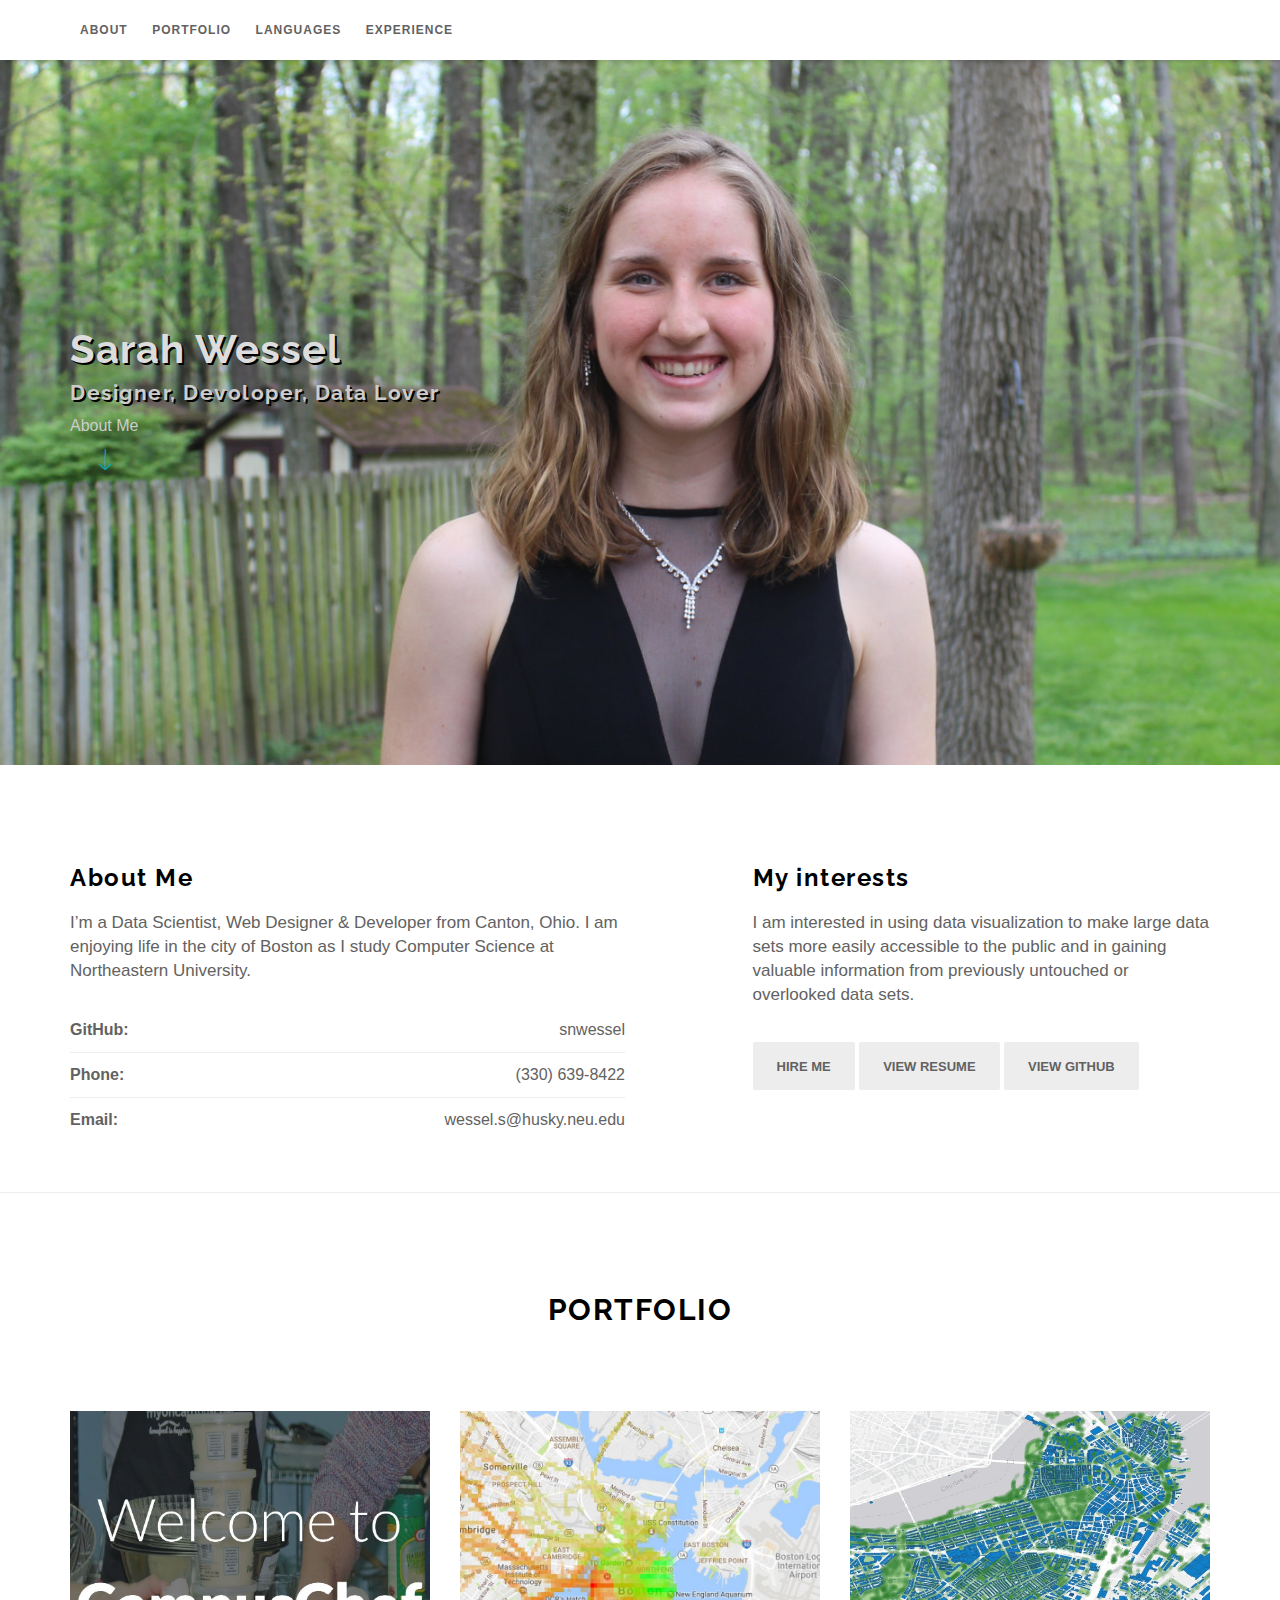
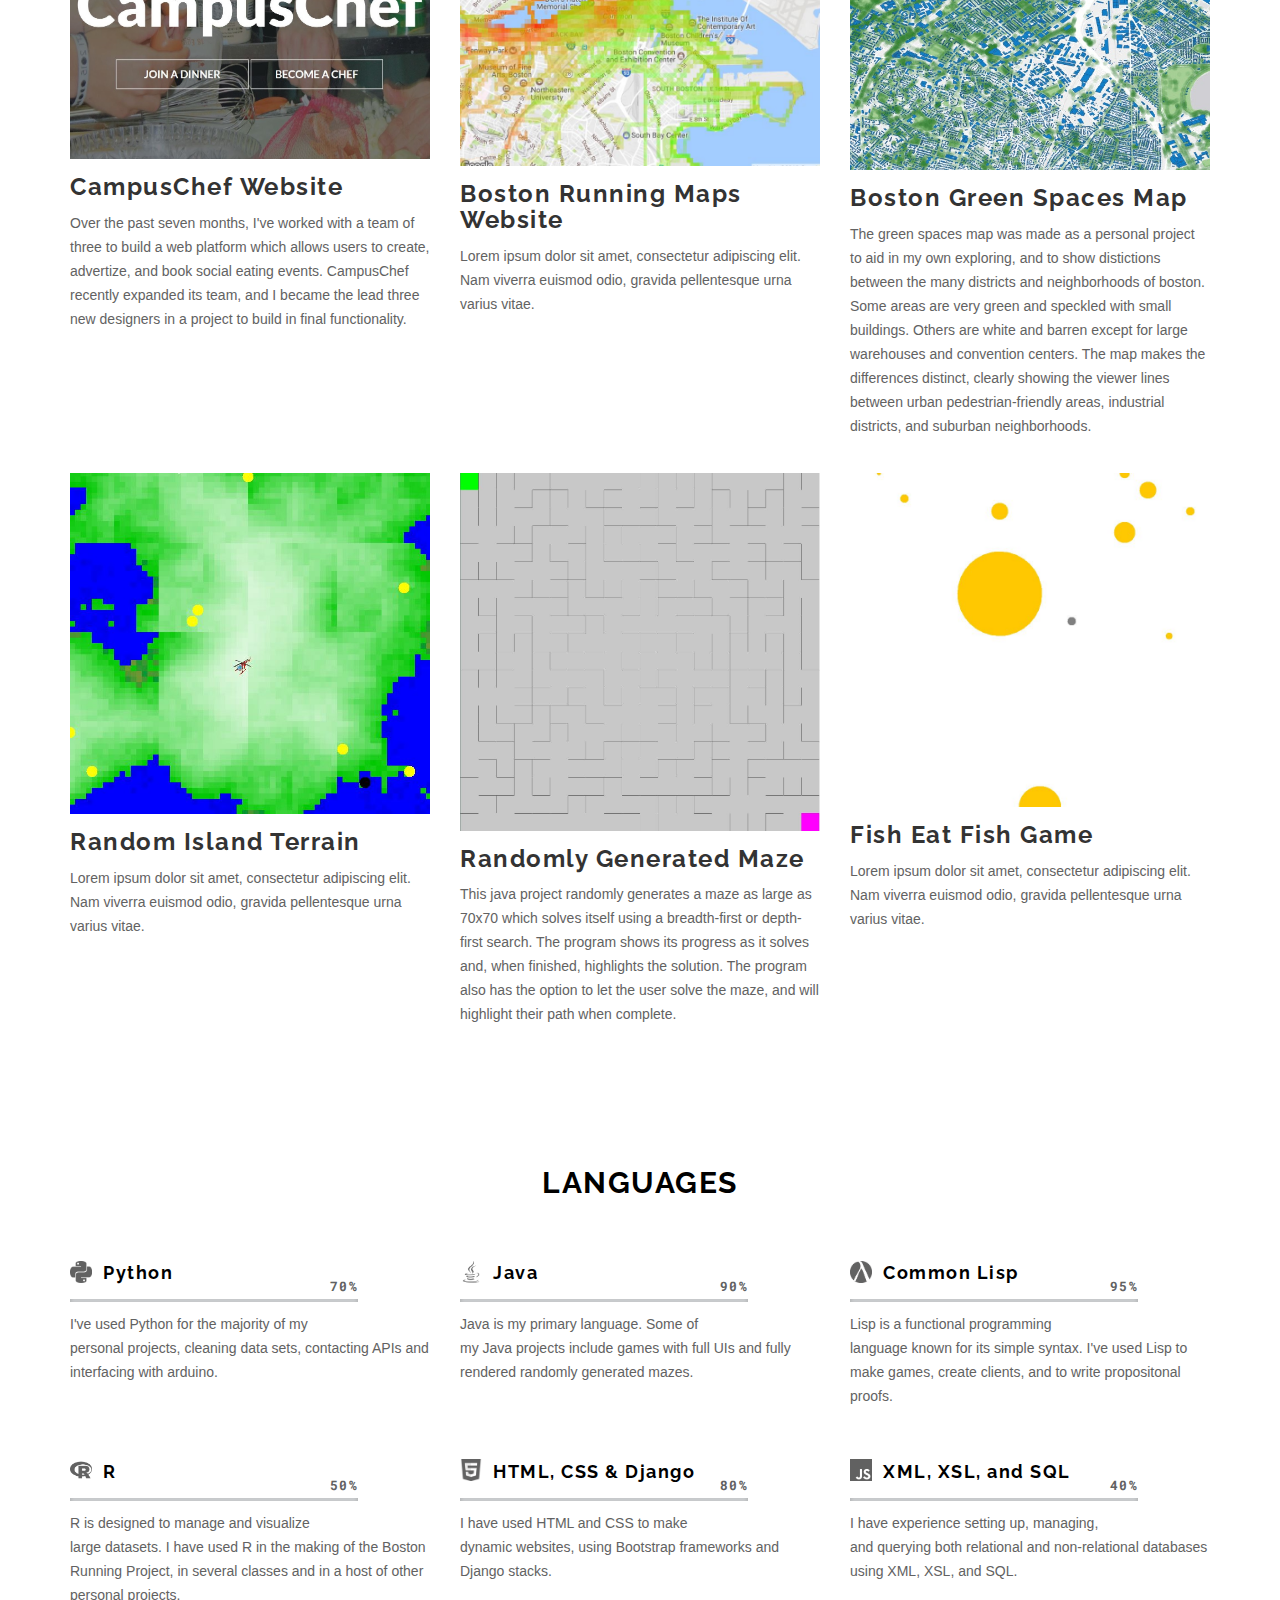
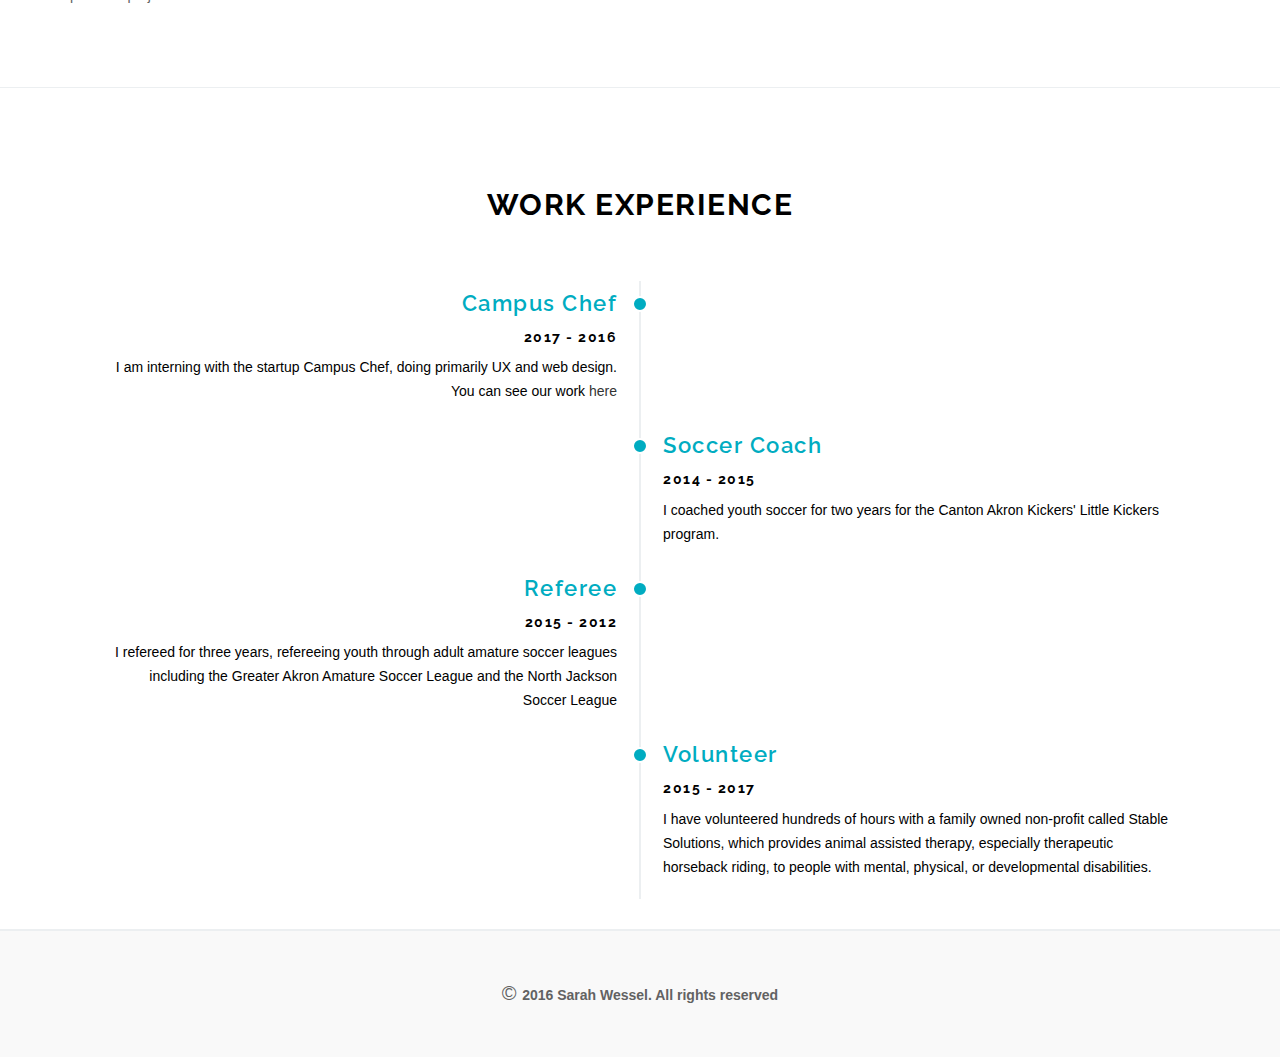
==== index.html @ 0efd8b44 "portfolio text, about text, styling" ====
<!DOCTYPE html>
<html lang="en">
   <head>

      <!--mobile specific metas-->
      <meta charset="utf-8">
      <meta http-equiv="X-UA-Compatible" content="IE=edge">
      <meta name="viewport" content="width=device-width, initial-scale=1">
      <!--end mobile specific metas-->

      <!--title-->
      <title>Sarah Wessel</title>

      <!--css-->

      <!--bootstrap-->
      <link href="css/bootstrap.css" rel="stylesheet">

      <!--icons-->
      <link href="css/ionicons.css" rel="stylesheet">

      <!--owl carousel-->
      <link href="css/owl.carousel.css" rel="stylesheet">

      <!--magnific-popup-->
      <link href="css/magnific-popup.css" rel="stylesheet">

      <!--theme styles-->
      <link href="css/style.css" rel="stylesheet">

      <!--animation-->
      <link href="css/animation.css" rel="stylesheet">

      <!--end css-->

      <!--modernizr-->
      <script src="js/modernizr-custom.js"></script>

   </head>

   <!--body start-->
   <body>

      <!--wrapper-->
      <div class="wrapper">

         <!--page-loader-->
         <div class="page-loader">
            <div class="preloader">

               <!--preloader svg-->
               <svg class="pl-circular" viewBox="25 25 50 50">
                  <circle class="plc-path" cx="50" cy="50" r="20"/>
               </svg>
               <!--end preloader svg-->

            </div>
         </div>
         <!--end page-loader-->

         <!--header-->
         <header class="header">

            <!--navbar-->
            <nav class="navbar navbar-default navbar-fixed-top">
               <div class="container">
                  <div class="row">

                     <!--navbar-header-->
                     <div class="navbar-header page-scroll">

                       <!--toggle-btn-->
                        <button type="button" class="navbar-toggle" data-toggle="collapse" data-target=".navbar-collapse1">
                            <span class="sr-only">Toggle navigation</span>
                            <span class="icon-bar"></span>
                            <span class="icon-bar"></span>
                            <span class="icon-bar"></span>
                        </button>
                        <!--end toggle-btn-->

                     </div>
                     <!--end navbar-header-->

                     <!--navbar-collapse-->
                     <div class="collapse navbar-collapse navbar-collapse1">
                        <div class="nav pull-left">
                           <a href="#about" class="page-scroll">About</a>
                           <a href="#portfolio" class="page-scroll">Portfolio</a>
                           <a href="#languages" class="page-scroll">Languages</a>
                           <a href="#experience" class="page-scroll">Experience</a>
                        </div>
                     </div>
                     <!--end navbar-collapse-->

                  </div>
                  <!--end row-->
               </div>
               <!--end container-->
            </nav>
            <!--end navbar-->

         </header>
         <!--end header-->

         <!--intro-->
         <div id="home" class="intro bg-paper">

            <!--intro-content-->
            <div class="intro-content">

               <div class="container">
                  <div class="row">

                     <div class="col-md-12 pull-left">

                        <h1 class="intro-title">Sarah Wessel</h1>
                        <h3 class="intro-subtitle">Designer, Devoloper, Data Lover</h3>
                        <a href="#about" class="animated easing link" style="color:#cccccc">About Me</a>

                     </div>
                     <!--end col-->

                  </div>
                  <!--end row-->
               </div>
               <!--end container-->

            </div>
            <!--end intro-content-->

         </div>
         <!--end intro-->

         <!--section about-->
         <section id="about" class="section-padding border-bottom">

            <div class="container">
               <div class="row">

                  <div class="col-md-6">

                     <h3 class="mb-20">About Me</h3>


                     <p class="lead mb-35">
                        I’m a Data Scientist, Web Designer &amp; Developer from Canton, Ohio.
                        I am enjoying life in the city of Boston as I study Computer Science at Northeastern University.
                     </p>

                     <!--about-list-->
                     <ul class="about-list">

                        <li>
                           <div class="left">GitHub:</div>
                           <div class="right">snwessel</div>
                        </li>

                        <li>
                           <div class="left">Phone:</div>
                           <div class="right">(330) 639-8422</div>
                        </li>

                        <li>
                           <div class="left">Email:</div>
                           <div class="right">wessel.s@husky.neu.edu</div>
                        </li>

                     </ul>
                     <!--end about-list-->


                  </div>
                  <!--end col-->

                  <div class="col-md-5 pull-right">

                   <div class="row">

                     <div class="col-xs-12">

                        <h3 class="mb-20">My interests</h3>

                        <p class="lead mb-35">
                           I am interested in using data visualization to make large data
                           sets more easily accessible to the public and in gaining valuable information from
                           previously untouched or overlooked data sets.
                        </p>

                     </div>
                     <!--end col-->

                   </div>
                   <!-- end row-->

                    <div class="row">

                       <div class="col-xs-12 center-sm center-xs">

                          <a href="#contact" class="btn btn-default easing">Hire me</a>
                          <a href="resume.pdf" class="btn btn-default">View Resume</a>
                          <a href="https://github.com/snwessel" class="btn btn-default">View GitHub</a>

                       </div>
                       <!--end col-->

                    </div>
                     <!--end row-->

                  </div>
                  <!--end col-->

               </div>

            </div>
            <!--end container-->

         </section>
         <!--end section about-->

         <!--section portfolio-->
         <section id="portfolio" class="section-padding">

           <div class="container">

             <!--title-->
             <h2 class="title">Portfolio</h2>
             <!--end title-->

             <!-- Projects Row -->
                     <div class="row">
                         <div class="col-md-4 portfolio-item">
                             <a href="http://www.myoncampuschef.com/">
                                 <img class="img-responsive" src="img/portfolio/CampusChef.JPG" alt="" style="margin-bottom: 15px;">
                             </a>
                             <h3 style="margin-bottom:10px;">
                                 <a href="http://www.myoncampuschef.com/">CampusChef Website</a>
                             </h3>
                             <p>Over the past seven months, I've worked with a team of three to build a web platform which allows 
                                 users to create, advertize, and book social eating events. CampusChef recently expanded its team,
                                 and I became the lead three new designers in a project to build in final functionality. </p>
                         </div>
                         <div class="col-md-4 portfolio-item">
                             <a href="#">
                                 <img class="img-responsive" src="img/portfolio/BostonRunning.JPG" alt="">
                             </a>
                             <h3 style="margin-bottom:10px;">
                                 <a href="#">Boston Running Maps Website</a>
                             </h3>
                             <p>Lorem ipsum dolor sit amet, consectetur adipiscing elit. Nam viverra euismod odio, gravida pellentesque urna varius vitae.</p>
                         </div>
                         <div class="col-md-4 portfolio-item">
                             <a href="#">
                                 <img class="img-responsive" src="img/portfolio/BostonParks.jpg" alt="">
                             </a>
                             <h3 style="margin-bottom:10px;">
                                 <a href="#">Boston Green Spaces Map</a>
                             </h3>
                             <p>The green spaces map was made as a personal project to aid in my own exploring, and to show 
                                 distictions between the many districts and neighborhoods of boston. Some areas are very green 
                                 and speckled with small buildings. Others are white and barren except for large warehouses
                                 and convention centers. The map makes the differences distinct, clearly showing the viewer
                                 lines between urban pedestrian-friendly areas, industrial districts, and suburban neighborhoods.</p>
                         </div>
                     </div>
                     <!-- /.row -->

                     <!-- Projects Row -->
                     <div class="row">
                         <div class="col-md-4 portfolio-item">
                             <a href="#">
                                 <img class="img-responsive" src="img/portfolio/Island.JPG" alt="">
                             </a>
                             <h3 style="margin-bottom:10px;">
                                 <a href="#">Random Island Terrain</a>
                             </h3>
                             <p>Lorem ipsum dolor sit amet, consectetur adipiscing elit. Nam viverra euismod odio, gravida pellentesque urna varius vitae.</p>
                         </div>
                         <div class="col-md-4 portfolio-item">
                             <a href="#">
                                 <img class="img-responsive" src="img/portfolio/Maze.JPG" alt="">
                             </a>
                             <h3 style="margin-bottom:10px;">
                                 <a href="#">Randomly Generated Maze</a>
                             </h3>
                             <p>This java project randomly generates a maze as large as 70x70 which solves itself using a breadth-first
                                 or depth-first search. The program shows its progress as it solves and, when finished, highlights the 
                                 solution. The program also has the option to let the user solve the maze, and will highlight their 
                                 path when complete.</p>
                         </div>
                         <div class="col-md-4 portfolio-item">
                             <a href="#">
                                 <img class="img-responsive" src="img/portfolio/Fishy.JPG" alt="">
                             </a>
                             <h3 style="margin-bottom:10px;">
                                 <a href="#">Fish Eat Fish Game</a>
                             </h3>
                             <p>Lorem ipsum dolor sit amet, consectetur adipiscing elit. Nam viverra euismod odio, gravida pellentesque urna varius vitae.</p>
                         </div>
                     </div>
                </div>

         </section>
         <!--end section portfolio-->

         <!--section languages-->
         <!--*NOTE* classes in the language section -->
         <section id="languages" class="section-padding border-bottom">

            <div class="container">

               <!--title-->
               <h2 class="title">Languages</h2>
               <!--end title-->

               <div class="row">

                  <div class="col-md-4 col-sm-6 col-xs-12">

                     <!--skills-->
                     <div class="skills">

                        <!--skill-title-wrapper-->
                        <div class="skill-title-wrapper">


                           <div class="skill-icon">
                               <img src="img/languages/python.png" alt="Python" style="width:22px;height:22px;">
                           </div>
                           <h4 class="skill-title">Python</h4>

                        </div>
                        <!--end skill-title-wrapper-->

                        <!--skillbar-->
                        <div class="skillbar" data-percent="70%">

                           <h6 class="skillbar-percent">70%</h6>

                           <div class="skillbar-bar">
                              <div class="skillbar-child"></div>
                           </div>

                        </div>
                        <!--end skillbar-->

                        <!--skill-content-->
                        <div class="skill-content">
                           <p>
                               I've used Python for the majority of my personal projects, cleaning data
                               sets, contacting APIs and interfacing with arduino.
                           </p>
                        </div>
                        <!--end skill-content-->

                     </div>
                     <!--end skills-->

                  </div>
                  <!--end col-->
                  <div class="col-md-4 col-sm-6 col-xs-12">

                     <!--skills-->
                     <div class="skills">

                        <!--skill-title-wrapper-->
                        <div class="skill-title-wrapper">

                           <div class="skill-icon">
                               <img src="img/languages/java.png" alt="Java" style="width:22px;height:22px;">
                           </div>
                           <h4 class="skill-title">Java</h4>

                        </div>
                        <!--end skill-title-wrapper-->

                        <!--skillbar-->
                        <div class="skillbar" data-percent="90%">

                           <h6 class="skillbar-percent">90%</h6>

                           <div class="skillbar-bar">
                              <div class="skillbar-child"></div>
                           </div>

                        </div>
                        <!--end skillbar-->

                        <!--skill-content-->
                        <div class="skill-content">
                           <p>
                               Java is my primary language. Some of my Java projects include
                               games with full UIs and fully rendered randomly generated mazes.
                           </p>
                        </div>
                        <!--end skill-content-->

                     </div>
                     <!--end skills-->

                  </div>
                  <!--end col-->

                  <div class="col-md-4 col-sm-6 col-xs-12">

                     <!--skills-->
                     <div class="skills">

                        <!--skill-title-wrapper-->
                        <div class="skill-title-wrapper">

                           <div class="skill-icon"><img src="img/languages/racket.png" alt="Racket" style="width:22px;height:22px;"></div>
                           <h4 class="skill-title">Common Lisp</h4>

                        </div>
                        <!--end skill-title-wrapper-->

                        <!--skillbar-->
                        <div class="skillbar" data-percent="95%">

                           <h6 class="skillbar-percent">95%</h6>

                           <div class="skillbar-bar">
                              <div class="skillbar-child"></div>
                           </div>

                        </div>
                        <!--end skillbar-->

                        <!--skill-content-->
                        <div class="skill-content">
                           <p>
                               Lisp is a functional programming language known for its simple syntax. I've used Lisp
                               to make games, create clients, and to write propositonal proofs.
                           </p>
                        </div>
                        <!--end skill-content-->

                     </div>
                     <!--end skills-->

                  </div>
                  <!--end col-->

                  <div class="col-md-4 col-sm-6 col-xs-12">

                     <!--skills-->
                     <div class="skills">

                        <!--skill-title-wrapper-->
                        <div class="skill-title-wrapper">

                           <div class="skill-icon"><img src="img/languages/r.png" alt="R" style="width:22px;height:22px;"></div>
                           <h4 class="skill-title">R</h4>

                        </div>
                        <!--end skill-title-wrapper-->

                        <!--skillbar-->
                        <div class="skillbar" data-percent="50%">

                           <h6 class="skillbar-percent">50%</h6>

                           <div class="skillbar-bar">
                              <div class="skillbar-child"></div>
                           </div>

                        </div>
                        <!--end skillbar-->

                        <!--skill-content-->
                        <div class="skill-content">
                           <p>
                               R is designed to manage and visualize large datasets. I have used R in the making of the
                               Boston Running Project, in several classes and in a host of other personal projects.
                           </p>
                        </div>
                        <!--end skill-content-->

                     </div>
                     <!--end skills-->

                  </div>
                  <!--end col-->

                  <div class="col-md-4 col-sm-6 col-xs-12">

                     <!--skills-->
                     <div class="skills">

                        <!--skill-title-wrapper-->
                        <div class="skill-title-wrapper">
                           <div class="skill-icon"><img src="img/languages/html.png" alt="HTML" style="width:22px;height:22px;"></div>
                           <h4 class="skill-title">HTML, CSS &amp; Django</h4>
                        </div>
                        <!--end skill-title-wrapper-->

                        <!--skillbar-->
                        <div class="skillbar" data-percent="80%">

                           <h6 class="skillbar-percent">80%</h6>

                           <div class="skillbar-bar">
                              <div class="skillbar-child"></div>
                           </div>

                        </div>
                        <!--end skillbar-->

                        <!--skill-content-->
                        <div class="skill-content">
                           <p>
                               I have used HTML and CSS to make dynamic websites, using Bootstrap frameworks and Django stacks.
                           </p>
                        </div>
                        <!--end skill-content-->

                     </div>
                     <!--end skills-->

                  </div>
                  <!--end col-->

                  <div class="col-md-4 col-sm-6 col-xs-12">

                     <!--skills-->
                     <div class="skills">

                        <!--skill-title-wrapper-->
                        <div class="skill-title-wrapper">

                           <div class="skill-icon"><img src="img/languages/javascript.png" alt="Other" style="width:22px;height:22px;"></div>
                           <h4 class="skill-title">XML, XSL, and SQL</h4>

                        </div>
                        <!--end skill-title-wrapper-->

                        <!--skillbar-->
                        <div class="skillbar" data-percent="30%">

                           <h6 class="skillbar-percent">40%</h6>

                           <div class="skillbar-bar">
                              <div class="skillbar-child"></div>
                           </div>

                        </div>
                        <!--end skillbar-->

                        <!--skill-content-->
                        <div class="skill-content">
                           <p>I have experience setting up, managing, and querying both relational and non-relational databases using XML, XSL, and SQL.</p>
                        </div>
                        <!--end skill-content-->

                     </div>
                     <!--end skills-->

                  </div>
                  <!--end col-->

               </div>
               <!--end row-->

            </div>
            <!--end container-->

         </section>
         <!--end section skills-->

         <!--section experience-->
         <section id="experience" class="section-padding border-bottom">

            <div class="container">

               <!--title-->
               <h2 class="title">Work Experience</h2>
               <!--end title-->

               <div class="row">
                  <div class="col-md-12">

                     <!--timeline-->
                     <div class="timeline">

                        <!--timeline-wrapper left-->
                        <div class="timeline-wrapper left">

                           <!--timeline-content-->
                           <div class="timeline-content">

                              <h3>Campus Chef</h3>
                              <h5>2016 - 2017</h5>

                              <p>
                                 I am interning with the startup Campus Chef, doing primarily UX and web design.
                                 You can see our work
                                 <a href="http://myoncampuschef.us-east-1.elasticbeanstalk.com/">here</a>
                              </p>

                           </div>
                           <!--end timeline-content-->

                        </div>
                        <!--end timeline-wrapper left-->

                        <!--timeline-wrapper right-->
                        <div class="timeline-wrapper right">

                           <!--timeline-content-->
                           <div class="timeline-content">

                              <h3>Soccer Coach</h3>
                              <h5>2014 - 2015</h5>

                              <p>
                                 I coached youth soccer for two years for the Canton Akron Kickers' Little Kickers program.
                              </p>

                           </div>
                           <!--end timeline-content-->

                        </div>
                        <!--end timeline-wrapper right-->

                        <!--timeline-wrapper left-->
                        <div class="timeline-wrapper left">

                           <!--timeline-content-->
                           <div class="timeline-content">

                              <h3>Referee</h3>
                              <h5>2012 - 2015</h5>

                              <p>
                                 I refereed for three years, refereeing youth through adult amature soccer
                                 leagues including the Greater Akron Amature Soccer League and the North Jackson Soccer League
                              </p>

                           </div>
                           <!--end timeline-content-->

                        </div>
                        <!--end timeline-wrapper left-->

                        <!--timeline-wrapper right-->
                        <div class="timeline-wrapper right">

                           <!--timeline-content-->
                           <div class="timeline-content">

                              <h3>Volunteer</h3>
                              <h5>2015 - 2017</h5>

                              <p>
                                 I have volunteered hundreds of hours with a family owned non-profit called Stable
                                 Solutions, which provides animal assisted therapy, especially therapeutic horseback riding, to people with
                                 mental, physical, or developmental disabilities.
                              </p>

                           </div>
                           <!--end timeline-content-->

                        </div>
                        <!--end timeline-wrapper right-->

                     </div>
                     <!--end timeline-->

                  </div>
                  <!--end col-->
               </div>
               <!--end row-->

            </div>
            <!--end container-->

         </section>
         <!--end section experience-->

         <!--page-footer-->
         <footer class="page-footer border-top">

            <div class="container">
               <div class="row">

                  <div class="col-md-12">

                     <!--copyright text-->
                     <div class="text-lg text-center">
                        &copy; <span class="text-sm">2016 Sarah Wessel. All rights reserved</span>
                     </div>
                     <!--end copyright text-->

                  </div>
                  <!--end col-->

               </div>
               <!--end row-->
            </div>
            <!--end container-->

         </footer>
         <!--end page-footer-->

      </div>
      <!--end wrapper-->

      <!--jQuery-->
      <script src="js/jquery-2.2.4.js"></script>

      <!-- bootstrap -->
      <script src="js/bootstrap.js"></script>

      <!-- include individual files as needed -->

      <!-- easing -->
      <script src="js/jquery.easing.js"></script>

      <!-- isotope -->
      <script src="js/isotope.pkgd.min.js"></script>
      <script src="js/imagesloaded.pkgd.min.js"></script>

      <!-- appear -->
      <script src="js/jquery.appear.js"></script>

      <!-- owl.carousel -->
      <script src="js/owl.carousel.js"></script>

      <!-- contact form -->
      <script src="js/jquery.validate.js"></script>
      <script src="js/contact.js"></script>

      <!-- magnific-popup -->
      <script src="js/jquery.magnific-popup.js"></script>

      <!-- theme script -->
      <script src="js/script.js"></script>

   </body>
   <!--body end-->

</html>
---- css/style.css ----
/* ==================== Google Fonts ==================== */

@import url('https://fonts.googleapis.com/css?family=Raleway:400,500,600,700|Roboto+Mono:400,500,700');

/*

* ArioX one page portfolio theme;

* version : 1.0;

* © edevsbd;

* ====== table of contents ======
    01.General styles
    02.Preloader 
    03.Shortcodes
    04.Header 
    05.Intro 
    06.Timeline 
    07.Skills 
    08.Portfolio 
    09.Magnifiq Popup
    10.Testimonial 
    11.Blog 
    12.Contact form
    13. Footer 
    14.Blog Single
    15.Responsive 

*/

/* ==================== General styles ==================== */

::-moz-selection {
    color: #00ACC1;
    background-color: transparent;
}

::selection {
    color: #00ACC1;
    background-color: transparent;
}

body {
    font-family: "Lucida Sans Unicode", "Lucida Grande", sans-serif;
	color: #626262;
	font-weight: 500;
	-webkit-font-smoothing: antialiased;
    font-smoothing: antialiased;
	font-size: 16px;
	line-height: 24px;
}

p {
	font-size: 14px;
}

h1 {
	font-size: 36px;
}

h2 {
	font-size: 30px;
}

h3 {
	font-size: 24px;
}

h4 {
	font-size: 18px;
}

h5 {
	font-size: 14px
}

h6 {
	font-size: 13px;
}

h1,
h2,
h3,
h4,
h5,
h6 {
	color: #000000;
    font-family: 'Raleway', sans-serif;
	font-weight: 700;
	margin-top: 0;
	margin-bottom: 0;
    letter-spacing: 1.5px;
    line-height: 1.1;
}

a {
    line-height: inherit;
	color: #333333;
	text-decoration: none;
	-webkit-transition: all 0.3s ease-in;
	-moz-transition: all 0.3s ease-in;
	-o-transition: all 0.3s ease-in;
	transition: all 0.3s ease-in;
}

a:hover,
a:focus {
	color: #626262;
	text-decoration: none;
	text-decoration: none;
	outline: 0;
	outline-offset: 0;
}

a.link {
	color: #626262;
}

a.link:hover {
	color: #00ACC1;
}

a.link.animated {
	position: relative;
}

a.link.animated:after {
    color: #00ACC1;
    content: "\f3d4";
    font-family: "Ionicons";
    position: absolute;
    font-size: 34px;
    top: 30px;
    left: 50%;
    transition: all 0.5s;
    margin-left: -5px;
    -webkit-animation: upDown 1s linear infinite both alternate-reverse;
    -moz-animation: upDown 1s linear infinite both alternate-reverse;
    -o-animation: upDown 1s linear infinite both alternate-reverse;
    animation: upDown 1s linear infinite both alternate-reverse;
}

ul,
ol,
li {
	list-style: none;
	padding: 0;
	margin: 0;
}

p {
	font-size: 14px;
}

.lead {
	font-size: 17px;
	line-height: 24px;
	font-weight: 500;
}

.btn {
    display: inline-block;
    font-size: 13px;
    text-align: center;
    white-space: normal;
    -ms-touch-action: manipulation;
    touch-action: manipulation;
    vertical-align: middle;
    cursor: pointer;
    font-weight: 600;
    height: 48px;
    padding: 0 22px;
    line-height: 45px;
    text-transform: uppercase;
    border: 2px solid transparent;
    background-color: #ededed;
    color: rgba(0,0,0,0.5);
    -webkit-transition: color .3s ease-out, background-color .3s ease-out;
    -moz-transition: color .3s ease-out, background-color .3s ease-out;
    -o-transition: color .3s ease-out, background-color .3s ease-out;
    transition: color .3s ease-out, background-color .3s ease-out;
    -webkit-tap-highlight-color: transparent;
    tap-highlight-color: transparent;
    border-radius: 2px;
}

.btn-block {
    display: block;
    width: 100%;
    padding-left: 15px;
    padding-right: 15px;
    margin: 0;
}

.btn:hover {
    color: #fafafe;
    background-color: #00ACC1;
    border-color: transparent;
}

.btn:active,
.btn:focus,
.btn:active:focus {
    color: #fafafe;
    background-color: #00ACC1;
    outline: 0;
    box-shadow: none;
    border-color: transparent;
    outline-offset: 0;
}

.btn-default {
    background-color: #ededed;
    color: #626262;
}

.btn-default:hover,
.btn-default:active,
.btn-default:active:hover {
    color: #fafafe;
    background-color: #00ACC1;
}

.btn-default:active:hover {
    border-color: #00ACC1;
}

.btn-primary {
    color: #fff;
    background-color: #77ede3;
}

.btn-primary:hover {
    color: #fff;
    background-color: #51bfdb;
}

.btn-primary:active,
.btn-primary:focus,
.btn-primary:active:focus {
    background-color: #51bfdb;
    color: #fff;
    outline: 0;
    box-shadow: none;
    border-color: transparent;
    outline-offset: 0;
}

.btn-success {
    color: #fff;
    background-color: #a7c04d;
}

.btn-success:hover {
    color: #fff;
    background-color: #8ea53a;
}

.btn-success:active,
.btn-success:focus,
.btn-success:active:focus {
    background-color: #8ea53a;
    color: #fff;
    outline: 0;
    box-shadow: none;
    border-color: transparent;
    outline-offset: 0;
}

.btn-info {
    color: #fff;
    background-color: #93c4ef;
}

.btn-info:hover {
    color: #fff;
    background-color: #6baee9;
}

.btn-info:active,
.btn-info:focus,
.btn-info:active:focus {
    background-color: #6baee9;
    color: #fff;
    outline: 0;
    box-shadow: none;
    border-color: transparent;
    outline-offset: 0;
}

.btn-warning {
    color: #fff;
    background-color: #ffce2b;
}

.btn-warning:hover {
    color: #fff;
    background-color: #fcc200;
}

.btn-warning:active,
.btn-warning:focus,
.btn-warning:active:focus {
    background-color: #fcc200;
    color: #fff;
    outline: 0;
    box-shadow: none;
    border-color: transparent;
    outline-offset: 0;
}

.btn-danger {
    color: #fff;
    background-color: #ef0568;
}

.btn-danger:hover {
    color: #fff;
    background-color: #c20454;
}

.btn-danger:active,
.btn-danger:focus,
.btn-danger:active:focus {
    background-color: #c20454;
    color: #fff;
    outline: 0;
    box-shadow: none;
    border-color: transparent;
    outline-offset: 0;
}

/* ==================== Preloader ==================== */

.page-loader {
    background: #fff;
    position: fixed;
    width: 100%;
    height: 100%;
    top: 0;
    left: 0;
    z-index: 1000;
}

.page-loader .preloader {
    position: absolute;
    margin-left: -55px;
    top: 50%;
    left: 50%;
    margin-top: -55px;
    display: inline-block;
    width: 60px
 }


.preloader:before {
    content: '';
    display: block;
    padding-top: 100%
}

.preloader:not([class*=pls-]) .plc-path {
    -webkit-animation: dash 1.5s ease-in-out infinite, color 6s ease-in-out infinite;
    -moz-animation: dash 1.5s ease-in-out infinite, color 6s ease-in-out infinite;
    -o-animation: dash 1.5s ease-in-out infinite, color 6s ease-in-out infinite;
    animation: dash 1.5s ease-in-out infinite, color 6s ease-in-out infinite;
}

.preloader[class*="pls-"] .plc-path {
    -webkit-animation: dash 1.5s ease-in-out infinite;
    -moz-animation: dash 1.5s ease-in-out infinite;
    -o-animation: dash 1.5s ease-in-out infinite;
    animation: dash 1.5s ease-in-out infinite;
}



.pl-circular {
    height: 100%;
    transform-origin: center center;
    width: 100%;
    position: absolute;
    top: 0;
    bottom: 0;
    left: 0;
    right: 0;
    margin: auto;
    -webkit-animation: rotate 2s linear infinite;
    -moz-animation: rotate 2s linear infinite;
    -o-animation: rotate 2s linear infinite;
    animation: rotate 2s linear infinite;
}

.plc-path {
    stroke-dasharray: 1, 200;
    stroke-dashoffset: 0;
    stroke-linecap: round;
    stroke-width: 2;
    stroke-miterlimit: 10;
    fill: none
}

/* ==================== Shortcodes ==================== */

.mtb-0 {
    margin-top: 0;
    margin-bottom: 0;
}

.mtb-15 {
	margin-top: 15px;
	margin-bottom: 15px;
}

.mtb-20 {
	margin-top: 20px;
	margin-bottom: 20px;
}

.mtb-30 {
	margin-top: 30px;
	margin-bottom: 30px;
}

.mtb-35 {
	margin-top: 35px;
	margin-bottom: 35px;
}

.mt-15 {
	margin-top: 15px;
	margin-bottom: 0;
}

.mt-20 {
	margin-top: 20px;
	margin-bottom: 0;
}

.mt-30 {
	margin-top: 30px;
	margin-bottom: 0;
}

.mt-35 {
	margin-top: 35px;
	margin-bottom: 0;
}

.mb-15 {
	margin-top: 0;
	margin-bottom: 15px;
}

.mb-20 {
	margin-top: 0;
	margin-bottom: 20px;
}

.mb-30 {
	margin-top: 0;
	margin-bottom: 30px;
}

.mb-35 {
	margin-top: 0;
	margin-bottom: 35px;
}

.title {
	position: relative;
	text-align: center;
	margin-bottom: 60px;
	text-transform: uppercase;
}

.section-padding {
	padding-top: 100px;
	padding-bottom: 30px;
}

.border {
	border-top: 1px solid #ECEFF1;
	border-bottom: 1px solid #ECEFF1;
}

.border-top {
		border-top: 1px solid #ECEFF1;
}

.border-bottom {
		border-bottom: 1px solid #ECEFF1;
}

.bg-paper {
	background-color: #fafafe;
}

.img-wrapper {
	display: block;
	position: relative;
}

.img-wrapper img {
	display: block;
	width: 100%;
	height: auto;
}

.img-responsive{
    margin-bottom: 15px;
    margin-top: 25px;
}

.text-md {
	font-size: 14px;
	line-height: 24px;
}

.text-lg {
	font-size: 20px;
}

.text-sm {
	font-size: 14px;
    font-weight: 600;
}

.text-light {
	color: #ababab
}

.text-xs {
    text-transform: uppercase;
    font-size: 10px;
    line-height: 20px;
    letter-spacing: 1px;
    font-weight: 500;
}

.inline {
	display: inline-block;
}

.center-col {
	float: none;
	margin-left: auto;
	margin-right: auto;
}

/* ==================== Header ==================== */

.header {
    margin: 0 auto;
    height: 60px;
    background: #fafafe;
    position: fixed;
    width: 100%;
    z-index: 999;
    left: 0;
    top: 0;
    box-shadow: 1px 1px 5px rgba(0,0,0,0.2);
    -webkit-transition: all .5s linear;
    -moz-transition: all .5s linear;
    -o-transition: all .5s linear;
    transition: all .5s linear;
}

.header.sticky .navbar {
    background-color: #fafafe;
}

.header .navbar {
    transition: background-color 0.5s linear;
    padding: 0;
    background: #fff;
    border: none;
}

header .navbar .navbar-header {
    height: 60px;
    margin-left: 15px;
    transition: all .5s linear;
}

.header .navbar .navbar-header .navbar-brand {
    height: 100%;
    padding: 0
}

.header .navbar .navbar-header .navbar-brand .brand {
    margin: 0;
    line-height: 60px;
    color: #000;
    transition: all .5s linear;;
    font-size: 30px;
    text-transform: capitalize;
}

.header .navbar .navbar-header .navbar-brand .brand span {
    color: #00ACC1;
    text-transform: uppercase;
}

.header .navbar .navbar-collapse .nav .page-scroll {
	color: #626262;
    line-height: 60px;
    margin: 0 10px;
    text-transform: uppercase;
    font-size: 12px;
    font-weight: 600;
    letter-spacing: 1px;
    -webkit-transition: all .5s linear;
    -moz-transition: all .5s linear;
    -o-transition: all .5s linear;
    transition: all .5s linear;
}

.header .navbar .navbar-collapse .nav .page-scroll:hover {
    color: #00ACC1;
}

.header .navbar .navbar-collapse .nav .page-scroll:last-child {
    margin-right: 0
}
.navbar-toggle {
    border-radius: 0;
    margin-top: 13px;
}

/* ==================== Intro ==================== */

.intro {
	height: 85vh;
	background-image: url(../img/primary.jpg);
	background-size: cover;
	background-repeat: no-repeat;
	background-position: center center;
}

.intro-content {
    position: relative;
}

.intro-title {
	text-transform: capitalize;
	font-size: 40px;
	letter-spacing: 1px;
	margin-bottom: 10px;
    color:#dddddd;
    text-shadow: 2px 2px #000000;
}

.intro-subtitle {
	font-size: 21px;
	margin-bottom: 10px;
    text-shadow: 2px 2px #000000;
    text-transform: capitalize;
    color:#cccccc;
}

.about-list {
	display: block;
	margin-bottom: 20px;
}

.about-list li {
	position: relative;
	padding: 10px 0;
	border-bottom: 1px solid #ededed;
	overflow: hidden;
}

.about-list li:first-child {
	padding-top: 0;
}

.about-list li:last-child {
    border-bottom: none;
}

.about-list li .left {
	float: left;
	font-weight: 700;
	max-width: 30%;
}

.about-list li .right {
	text-align: right;
}

.follow-me {
    text-align: center;
    margin-top: 35px;
}

.follow-me li {
	display: inline-block;
}

.follow-me li a {
    color: #626262;
	padding: 5px;
	font-size: 20px;
	display: inline-block;
}

.follow-me li a:hover {
    color: #00ACC1;
}

/* ==================== Timeline ==================== */

.timeline {
    position: relative;
	overflow: hidden;
}

.timeline:before {
    content: '';
    position: absolute;
    top: 0;
    left: 50%;
    margin-left: -1px;
    width: 2px;
    height: 100%;
    background: #ECEFF1;
    z-index: 1;
    display: block;
}

.timeline-wrapper {
    width: 50%;
  	clear: both;
 	margin: 10px 0;
}

.timeline-wrapper.left {
    float: left;
    direction: rtl;
    position: relative;
    right: 8px;
}

.timeline-wrapper.left:before {
 	content: "";
 	position: absolute;
 	top: 5px;
 	right: -16px;
 	width: 16px;
 	height: 16px;
 	border-radius: 16px;
 	background-color: #00ACC1;
 	border: 2px solid #fff;
 	z-index: 1;
}

.timeline-wrapper.right {
	float: right;
	position: relative;
	left: 8px;
}

.timeline-wrapper.right:before {
 	content: "";
 	position: absolute;
 	top: 5px;
 	left: -16px;
 	width: 16px;
 	height: 16px;
 	border-radius: 16px;
 	background-color: #00ACC1;
 	border: 2px solid #fff;
 	z-index: 1;
}

.timeline-content {
    width: 95%;
    padding: 0 15px;
    color: #000;
}

.timeline-content h3 {
	font-size: 22px;
	font-weight: 600;
	margin-bottom: 15px;
	color: #00ACC1;
}

.timeline-content h5 {
	margin-bottom: 10px;
	text-transform: capitalize;
}

/* ==================== Skills ==================== */

.skills {
	margin-bottom: 50px;
}

.skill-title-wrapper {
	display: block;
	width: 100%;
    margin-bottom: 12px;
	overflow: hidden;
}

.skill-icon {
	float: left;
}

.skill-title {
	margin-left: 33px;
    margin-top: 4px;
    margin-bottom: 4px;
}

.skillbar {
    margin-bottom: 10px;
    position: relative;
    width: 80%;
    display: block;
}

.skillbar .skillbar-percent {
    color: #616161;
    float: right;
    position: relative;
    bottom: 20px;
    font-family: 'Roboto Mono', monospace;
}

.skillbar-bar {
    background-color: #ECEFF1;
    width: 100%;
    height: 3px;
    box-shadow: inset 0 0 4px rgba(0,0,0,.3);
}

.skillbar-bar .skillbar-child {
    width: 0;
    height: 100%;
    background-color: #00ACC1;
    -webkit-transition-property: width, background-color;
    -moz-transition-property: width, background-color;
    -o-transition-property: width, background-color;
    transition-property: width, background-color;
}

/* ==================== Portfolio ==================== */

.portfolio-filter {
	text-align: center;
	margin-bottom: 50px;
}

.portfolio-filter li {
	display: inline-block;
	padding: 0 8px;

}

.portfolio-filter li a {
	padding-bottom: 7px;
	color: #263238;
	border-bottom: 1px solid #263238;
}

.portfolio-filter li a:hover {
	color: #00ACC1;
	border-bottom-color: #00ACC1;
}

.portfolio-filter li a.active {
	color: #00ACC1;	
	border-bottom-color: #00ACC1;
}

.masonry-item {
  margin-top: 6px; 
  width: 33%;
  height: auto;
  float: left;
  overflow: hidden;
}

.thumb {
	position: relative;
	overflow: hidden;
}

.masonry-item .thumb img {
    display: block;
	width: 100%;
	height: auto;
}

.overlay {
    position: absolute;
	bottom: 0;
	left: 0;
	border-radius: 100%;
	background-color: #00ACC1;
	-webkit-transform: scale(0);
	-moz-transform: scale(0);
	-o-transform: scale(0);
	transform: scale(0);
	-webkit-transition: all 0.6s linear;
	-moz-transition: all 0.6s linear;
	-o-transition: all 0.6s linear;
	transition: all 0.6s linear;
}

.thumb:hover .overlay {
    opacity: 0.9;
	width: 100px;
	height: 100px;
	-webkit-transform: scale(12);
	-moz-transform: scale(12);
	-o-transform: scale(12);
	transform: scale(12);
}

.meta {
    display: block;
    position: absolute;
    z-index: 1;
    width: 100%;
    height: 100%;
    top: 0;
    left: 0;
    opacity: 0;
    -webkit-backface-visibility: hidden;
    -moz-backface-visibility: hidden;
    -o-backface-visibility: hidden;
    backface-visibility: hidden;
    -webkit-transition: opacity .3s 0.2s;
    -moz-transition: opacity .3s 0.2s;
    -o-transition: opacity .3s 0.2s;
    transition: opacity .3s 0.2s;
}

.meta .inner {
    position: absolute;
    width: 100%;
    height: 120px;
    color: #fff;
    text-align: center;
    left: 0;
    top: 50%;
    margin-top: -35px;
    padding: 0 15px;
}

.meta .inner .btns {
    position: relative;
    top: 0;
    margin: 0 0 20px 0;
    width: 100%;
    text-align: center;
    left: 0;
}

.meta .inner .btns a {
    display: inline-block;
    width: 41px;
    height: 41px;
    line-height: 41px;
    font-size: 24px;
    color: #fafafe;
    background-color: transparent;
    border: 2px solid #fafafe;
    margin: 0 -2px;
    -webkit-transform: translate(-20px,0);
    -moz-transform: translate(-20px,0);
    -o-transform: translate(-20px,0);
    transform: translate(-20px,0);
    -webkit-transition: all .3s;
    -moz-transition: all .3s;
    -o-transition: all .3s;
    transition: all .3s 0.2s;
}

.meta .inner .btns a:last-child {
    -webkit-transform: translate(20px,0);
    -moz-transform: translate(20px,0);
    -o-transform: translate(20px,0);
    transform: translate(20px,0);
}

.thumb:hover .meta {
    opacity: 1;
} 

.thumb:hover .inner .btns a {
    -webkit-transform: translate(0,0);
    -moz-transform: translate(0,0);
    -o-transform: translate(0,0);
    transform: translate(0,0);
}

.thumb:hover .inner h4 {
	color: #fafafe;
	font-weight: 600;
	text-transform: uppercase;
	font-size: 16px;

}

/* ==================== Magnifiq Popup ==================== */

.mfp-bg {
    background-color: #00ACC1;
}

.mfp-zoom-out-cur, .mfp-zoom-out-cur .mfp-image-holder .mfp-close {
    opacity: 1;
    cursor: pointer;
}

.mfp-figure:after{
    box-shadow: none;
}

.mfp-zoom-in {

}

.mfp-zoom-in .mfp-with-anim {
    opacity: 0;
    -webkit-animation: fadeInUp 1s;
    -moz-animation: fadeInUp 1s;
    -o-animation: fadeInUp 1s;
    animation: fadeInUp 1s;
    -webkit-transition: all 0.4s linear;
    -moz-transition: all 0.4s linear;
    -o-transition: all 0.4s linear;
    transition: all 0.4s linear;
}

.mfp-zoom-in.mfp-bg {
    opacity: 0;
    -webkit-transition: all 0.5s linear;
    -moz-transition: all 0.5s linear;
    -o-transition: all 0.5s linear;
    transition: all 0.5s linear;
}

.mfp-zoom-in.mfp-ready .mfp-with-anim {
    opacity: 1;
}

.mfp-zoom-in.mfp-ready.mfp-bg {
    opacity: 0.8;
}

.mfp-zoom-in.mfp-removing .mfp-with-anim {
     -webkit-animation: fadeInDown 1s;
     -moz-animation: fadeInDown 1s;
     -o-animation: fadeInDown 1s;
     animation: fadeInDown 1s;
     opacity: 0;
}

.mfp-zoom-in.mfp-removing.mfp-bg {
    opacity: 0.8;
}


/* ==================== Testimonial ==================== */

.testimonial {
	display: block;
	width: 100%;
	overflow: hidden;
}

.testimonial:hover {
    cursor: e-resize;
}

.testimonial-img {
	position: relative;
	float: left;
}

.testimonial-img img {
	display: block;
	width: 100%;
	max-width: 158px;
	border-radius: 100px;
	border: 8px solid #fafafe;
}

.testimonial-img:before {
	content: "\f347";
	font-family: "Ionicons";
	position: absolute;
	top: 20px;
	left: 90%;
	font-size: 55px;
	color: #9E9E9E;
	z-index: 1
}

.ratings {
	color: #FFD600;
}

.testimonial-content {
	margin-left: 200px;
}

.testimonial-author {
	color: #9E9E9E;
	margin-top: 11px;
	margin-bottom: 12px;
}

.testimonial-carousel .owl-controls .owl-nav .owl-prev {
    position: absolute;
    right: 50px;
    top: 1px;
    font-size: 17px;
    -webkit-transition: all 0.5s linear
    -moz-transition: all 0.5s linear
    -o-transition: all 0.5s linear
    transition: all 0.5s linear
}

.testimonial-carousel .owl-controls .owl-nav .owl-next {
    position: absolute;	
    right: 17px;
    top: 1px;
    font-size: 17px;
    -webkit-transition: all 0.5s linear;
    -moz-transition: all 0.5s linear;
    -o-transition: all 0.5s linear;
    transition: all 0.5s linear;
}

.testimonial-carousel .owl-controls .owl-nav .owl-prev i,
.testimonial-carousel .owl-controls .owl-nav .owl-next i {
	color: #00ACC1;
}

/* ==================== Blog ==================== */

.post-thumb {
	display: block;
	width: 100%;
	height: auto;
}

.post-details {
	margin-top: 25px;
}

.meta-cat {
	font-weight: 400;
    letter-spacing: 1px;
	padding: 4px 9px;
	font-size: 10px;
	line-height: 15px;
    font-weight: 700;
    background-color: #ECEFF1;
	color: #263238;
    cursor: pointer;
}

.post-title {
	display: block;
	margin-top: 20px;
	margin-bottom: 15px;
	font-weight: 600;
	font-size: 16px;
    letter-spacing: 1px;
	line-height: inherit;
}

.post-title a {
	color: #000000;
}

/* ==================== Contact form ==================== */

.form-control {
    margin-bottom: 15px;
    border-radius: 0;
    display: block;
    width: 100%;
    height: 35px;
    padding: 8px 16px;
    text-transform: none;
    box-shadow: none;
    font-size: 13px;
    line-height: 1.5;
    color: #999;
    border-width: 1px;
    border-style: solid;
    border-color: #ededed;
    background-color: #fff;
    background-image: none;
    -webkit-appearance: none;
    -moz-appearance: none;
    appearance: none;
    outline: none;
    -webkit-transition: all 0.3s ease 0s;
    -moz-transition: all 0.3s ease 0s;
    -o-transition: all 0.3s ease 0s;
    transition: all 0.3s ease 0s;tion: all .2s linear;		    
}

.form-control:focus {
    border-color: #ededed;
    color: #00ACC1;
    outline: 0;
    box-shadow: none;
}

textarea.form-control {
    margin-bottom: 20px;
    height: auto;
    -webkit-transition: all 0.3s ease 0s;
    -moz-transition: all 0.3s ease 0s;
    -o-transition: all 0.3s ease 0s;
    transition: all 0.3s ease 0s;
}

label#email-error {
    position: relative;
    top: -9px;
    left: 15px;
}

label#email-error:before {
    content: "\f100";
    font-family: "Ionicons";
    margin-right: 5px;
}

.success-content,
.error-content {
    margin-bottom: 15px;
    font-family: 'Roboto Mono', monospace;
    text-align: center;
    display: none;
}

.success-content i,
.error-content i {
    margin-right: 10px;
}

.success-content {
	color: #33691E;
}

.error-content {
	color: #BF360C;
}

#email-error {
    font-size: 13px;
    font-weight: normal;
}

/* ==================== Footer ==================== */

.page-footer {
	padding-top: 50px;
	padding-bottom: 50px;
	background-color: #f9f9f9;
}

.footer-social {
	text-align: right;
}

.footer-social li {
	display: inline-block;
	padding: 0 8px;
}

.footer-social li:first-child {
	padding-left: 0;
}

.footer-social li a {
    color: #626262;
	font-size: 22px;
}

.footer-social li a:hover {
    color: #00ACC1;
}

.footer-brand {
	padding-top: 4px;
}

.footer-brand span {
    position: relative;
    left: -1px;
    color: #00ACC1;
    text-transform: uppercase;   
}

/* ==================== Blog Single ==================== */

.blog-thumb {
	position: relative;
    background-image: url(../img/blog/data.jpeg); 
	height: 65vh;
	background-position: center center;
	background-repeat: no-repeat;
	background-size: cover;
	z-index: -1;
}

.blog-thumb:after {
	content: "";
	position: absolute;
	top: 0;
	left: 0;
	width: 100%;
	height: 100%;
    z-index: -1;
    background-color: #fafafe;
    opacity: 0.5;
	background-image: url(../img/assets/overlay.png);
}

#blog-single {
	margin-bottom: 65px;
}

.blog-title-wrapper {
    text-align: center;
    display: table;
    table-layout: auto;
    width: 100%;
    height: 100%
}

.blog-title-wrapper .title {
    display: table-cell;
  vertical-align: middle;
        
}

.blog-meta {
	padding: 13px 0;
	background-color: #fafafe;
	border-bottom: #d0d0d0;
}

.meta-info,
.share {
	display: inline-block;
}

.meta-info li {
    display: inherit;
	font-size: 13px;
	position: relative;
}

.meta-info li:after {
    content: "/";
    opacity: 0.5;
    margin: 0 7px 0 7px;
}

.meta-info li:last-child:after {
	display: none;
}

.meta-info li a {
    color: #626262;
}

.meta-info li a:hover {
    color: #00ACC1;
}

.post-share {
	text-align: right;
}

.blog-share .post-share {
	text-align: center;
	margin-top: 30px;
	margin-bottom: 30px;
	padding-top: 15px;
	padding-bottom: 15px;
}

.post-share h5 {
	text-transform: uppercase;
	position: relative;
	top: -1px;
	left: -5px;
}

.share li {
	display: inherit;
}

.share li a {
    color: #626262;
	padding: 0 5px;
}

.share li a:hover {
    color: #00ACC1;
}

.blog-content {
	padding-top: 50px;
}

.comment-body {
	padding: 15px 0;
	position: relative;
}

.comment-avatar {
	position: absolute;
	top: 24px;
}

.comment-content {
	padding-left: 100px;

}

.comment-author {
    text-transform: uppercase;
    display: inline-block;
    margin-bottom: 10px;
    font-family: 'Roboto Mono', monospace;
    letter-spacing: 1px;
}

.comment-body span a {
	position: relative;
	color: #626262;
	font-size: 13px;
    letter-spacing: 0;
    margin-left: -3px;
}

.comment-body span a:before {
    content: "/";
    opacity: 0.5;
    margin: 0 4px 0 -4px;
}

.comment-body .reply {
	text-transform: uppercase;
    letter-spacing: 0;
    font-size: 12px;
}


/* ==================== Responsive ==================== */

/* ==================== 1200px ==================== */

@media (max-width: 1200px) {
    
	.masonry-item {
	   width: 32.777777%;
	}
    
}

/* ==================== 992px ==================== */

@media (max-width: 992px) {
    
	.mb-sm-12 {
		margin-bottom: 12px;
	}
    
	.mb-sm-20 {
		margin-bottom: 20px;
	}
    
	.mb-sm-30 {
		margin-bottom: 30px;
	}

	.mb-sm-35 {
		margin-bottom: 35px;
	}

	.masonry-item {
	  width: 32.777777%;
	}

	.footer-social {
		text-align: center;
	}
    
	.footer-brand {
		text-align: center;
		
	}
    
    .meta-info {
        text-align: center;
        width: 100%;
        margin-bottom: 8px;
    }
    
    .post-share {
        text-align: center;
    }
    
}

/* ==================== 768px and 991px ==================== */

@media all and (min-width:768px) and (max-width:991px) {
    
    .header .navbar .navbar-collapse .nav .page-scroll {
        margin: 0 5px
    }
    
    .center-sm {
        text-align: center;
     }  

    .mt-sm-12 {
        margin-top: 12px;
        margin-bottom: 0;
    }
    .mt-sm-20 {
        margin-top: 20px;
        margin-bottom: 0;
    }
    .mt-sm-30 {
        margin-top: 30px;
        margin-bottom: 0;
    }

    .mt-sm-35 {
        margin-top: 35px;
        margin-bottom: 0;
    }
    
    .mb-sm-12 {
        margin-top: 0;
        margin-bottom: 12px;
    }
    .mb-sm-20 {
        margin-top: 0;
        margin-bottom: 20px;
    }
    .mb-sm-30 {
        margin-top: 0;
        margin-bottom: 30px;
    }

    .mb-sm-35 {
        margin-top: 0;
        margin-bottom: 35px;
    }
    
    .intro-content {
        text-align: left;
    }
    
    .about-list {
        margin-bottom: 50px
    }
    

    
 
}

/* ==================== 768px ==================== */

@media (max-width: 768px) {
    
    .center-xs {
 	    text-align: center;
     }      
    
	.intro-content {
		text-align: left;
	}
    
    
    .masonry-item {
	  width: 49.555555%;
	}

 	.timeline {
		overflow: inherit;
	}
    
	.timeline:before {
		left: 0;
	}
    
	.timeline-wrapper {
		width: 100%;
		margin-bottom: 30px;
	}
    
	.timeline-wrapper.left {
		float: none;
		direction: ltr;
		right: -8px;
	}
    
	.timeline-wrapper.left:before {
		left: -16px
	}
    
	.timeline-wrapper.right {
		float: none;
		left: 0;
	}
    
	.timeline-wrapper.right:before {
		left: -8px
	}
    
	.timeline-content {
		width: 100%
	}
    
 
}

/* ==================== 767px ==================== */

@media (max-width: 767px) {
    
	h1 {
		font-size: 24px
	}

	h2 {
		font-size: 22px
	}
    
	h3 {
		font-size: 20px;
	}

	h4 {
		font-size: 18px
	}

	h5 {
		font-size: 16px
	}
    
	h6 {
		font-size: 14px
	}
    
    .navbar-fixed-top .navbar-collapse {
        max-height: 100vh;
    }
    
    .nav {
        width: 100%
    }
    
    .header .navbar .navbar-collapse .nav .page-scroll {
        line-height: 35px;
        width: 100%;
        display: block;
        text-align: center
    }	
    
    .intro {
        height: 65vh;
    }
    
    .about-list {
    	margin-bottom: 25px;
    }
    

    .skillbar {
		width: 100%;
	}
    
	.masonry-item {
	  width: 49.555555%;
	}

	.thumb:hover .overlay {
		transform: scale(20);
	}
    
}

/* ==================== 678px ==================== */

@media (max-width: 678px) {
    
	.portfolio-filter li {
		padding: 0;
	}
    
	.portfolio-filter li a {
		font-size: 12px;
	}
    
	.masonry-item {
	  width: 100%;
	}
    
    .testimonial-img {
        float: none;
        margin-bottom: 15px;
    }
    
    .testimonial-img img {
        margin: 0 auto;
    }
    
    .testimonial-content {
        margin-left: 0;
        text-align: center
    }
    
    .testimonial-img:before {
        display: none
    }
    
    .testimonial-carousel .owl-controls .owl-nav {
        position: absolute;
        bottom: 0;
        width: 100%;
    }
    
    .testimonial-carousel .owl-controls .owl-nav .owl-prev {
        left: 45%;
    }
    
    .testimonial-carousel .owl-controls .owl-nav .owl-next {
        right: 45%;
    }
}
---- css/animation.css ----
@-webkit-keyframes rotate {
    100% {
        -webkit-transform: rotate(360deg);
        -moz-transform: rotate(360deg);
        -o-transform: rotate(360deg);
        transform: rotate(360deg);
    }
}

@-moz-keyframes rotate {
    100% {
        -webkit-transform: rotate(360deg);
        -moz-transform: rotate(360deg);
        -o-transform: rotate(360deg);
        transform: rotate(360deg);
    }
}

@-o-keyframes rotate {
    100% {
        -webkit-transform: rotate(360deg);
        -moz-transform: rotate(360deg);
        -o-transform: rotate(360deg);
        transform: rotate(360deg);
    }
}

@keyframes rotate {
    100% {
        -webkit-transform: rotate(360deg);
        -moz-transform: rotate(360deg);
        -o-transform: rotate(360deg);
        transform: rotate(360deg);
    }
}

@-webkit-keyframes dash {
    0% {
        stroke-dasharray: 1, 200;
        stroke-dashoffset: 0
    }
    50% {
        stroke-dasharray: 89, 200;
        stroke-dashoffset: -35px
    }
    100% {
        stroke-dasharray: 89, 200;
        stroke-dashoffset: -124px
    }
}

@-moz-keyframes dash {
    0% {
        stroke-dasharray: 1, 200;
        stroke-dashoffset: 0
    }
    50% {
        stroke-dasharray: 89, 200;
        stroke-dashoffset: -35px
    }
    100% {
        stroke-dasharray: 89, 200;
        stroke-dashoffset: -124px
    }
}

@-o-keyframes dash {
    0% {
        stroke-dasharray: 1, 200;
        stroke-dashoffset: 0
    }
    50% {
        stroke-dasharray: 89, 200;
        stroke-dashoffset: -35px
    }
    100% {
        stroke-dasharray: 89, 200;
        stroke-dashoffset: -124px
    }
}

@keyframes dash {
    0% {
        stroke-dasharray: 1, 200;
        stroke-dashoffset: 0
    }
    50% {
        stroke-dasharray: 89, 200;
        stroke-dashoffset: -35px
    }
    100% {
        stroke-dasharray: 89, 200;
        stroke-dashoffset: -124px
    }
}

@-webkit-keyframes color {
    0%,
    100% {
        stroke: #F44336
    }
    40% {
        stroke: #2196F3
    }
    66% {
        stroke: #4CAF50
    }
    80%,
    90% {
        stroke: #FFC107
    }
}

@-moz-keyframes color {
    0%,
    100% {
        stroke: #F44336
    }
    40% {
        stroke: #2196F3
    }
    66% {
        stroke: #4CAF50
    }
    80%,
    90% {
        stroke: #FFC107
    }
}

@-o-keyframes color {
    0%,
    100% {
        stroke: #F44336
    }
    40% {
        stroke: #2196F3
    }
    66% {
        stroke: #4CAF50
    }
    80%,
    90% {
        stroke: #FFC107
    }
}

@keyframes color {
    0%,
    100% {
        stroke: #F44336
    }
    40% {
        stroke: #2196F3
    }
    66% {
        stroke: #4CAF50
    }
    80%,
    90% {
        stroke: #FFC107
    }
}


@-webkit-keyframes upDown {
    
    from {
        -webkit-transform: translateY(-15%);
        -moz-transform: translateY(-15%);
        -o-transform: translateY(-15%);
        transform: translateY(-15%);
    }
    
    to {
        -webkit-transform: translateY(0);
        -moz-transform: translateY(0);
        -o-transform: translateY(0);
        transform: translateY(0);
    }
    
}

@-moz-keyframes upDown {
    
    from {
        -webkit-transform: translateY(-15%);
        -moz-transform: translateY(-15%);
        -o-transform: translateY(-15%);
        transform: translateY(-15%);
    }
    
    to {
        -webkit-transform: translateY(0);
        -moz-transform: translateY(0);
        -o-transform: translateY(0);
        transform: translateY(0);
    }
    
}

@-o-keyframes upDown {
    
    from {
        -webkit-transform: translateY(-15%);
        -moz-transform: translateY(-15%);
        -o-transform: translateY(-15%);
        transform: translateY(-15%);
    }
    
    to {
        -webkit-transform: translateY(0);
        -moz-transform: translateY(0);
        -o-transform: translateY(0);
        transform: translateY(0);
    }
    
}

@keyframes upDown {
    
    from {
        -webkit-transform: translateY(-15%);
        -moz-transform: translateY(-15%);
        -o-transform: translateY(-15%);
        transform: translateY(-15%);
    }
    
    to {
        -webkit-transform: translateY(0);
        -moz-transform: translateY(0);
        -o-transform: translateY(0);
        transform: translateY(0);
    }
    
}



@-webkit-keyframes fadeInUp {
    
  from {
    opacity: 0;
    -webkit-transform: translate3d(0, 5%, 0);
    -moz-transform: translate3d(0, 5%, 0);
    -o-transform: translate3d(0, 5%, 0);
    transform: translate3d(0, 5%, 0);
  }

  to {
    opacity: 1;
    -webkit-transform: none;
    -moz-transform: none;
    -o-transform: none;
    transform: none;
  }
    
}

@-moz-keyframes fadeInUp {
    
  from {
    opacity: 0;
    -webkit-transform: translate3d(0, 5%, 0);
    -moz-transform: translate3d(0, 5%, 0);
    -o-transform: translate3d(0, 5%, 0);
    transform: translate3d(0, 5%, 0);
  }

  to {
    opacity: 1;
    -webkit-transform: none;
    -moz-transform: none;
    -o-transform: none;
    transform: none;
  }
    
}

@-o-keyframes fadeInUp {
    
  from {
    opacity: 0;
    -webkit-transform: translate3d(0, 5%, 0);
    -moz-transform: translate3d(0, 5%, 0);
    -o-transform: translate3d(0, 5%, 0);
    transform: translate3d(0, 5%, 0);
  }

  to {
    opacity: 1;
    -webkit-transform: none;
    -moz-transform: none;
    -o-transform: none;
    transform: none;
  }
    
}

@keyframes fadeInUp {
    
  from {
    opacity: 0;
    -webkit-transform: translate3d(0, 5%, 0);
    -moz-transform: translate3d(0, 5%, 0);
    -o-transform: translate3d(0, 5%, 0);
    transform: translate3d(0, 5%, 0);
  }

  to {
    opacity: 1;
    -webkit-transform: none;
    -moz-transform: none;
    -o-transform: none;
    transform: none;
  }
    
}


@-webkit-keyframes fadeInDown {
    
  from {
    opacity: 1;
    -webkit-transform: none;
    -moz-transform: none;
    -o-transform: none;
    transform: none;
  }
    
  to {
    opacity: 0;
    -webkit-transform: translate3d(0, 10%, 0);
    -moz-transform: translate3d(0, 10%, 0);
    -o-transform: translate3d(0, 10%, 0);
    transform: translate3d(0, 10%, 0);
  }
    
}

@-moz-keyframes fadeInDown {
    
  from {
    opacity: 1;
    -webkit-transform: none;
    -moz-transform: none;
    -o-transform: none;
    transform: none;
  }
    
  to {
    opacity: 0;
    -webkit-transform: translate3d(0, 10%, 0);
    -moz-transform: translate3d(0, 10%, 0);
    -o-transform: translate3d(0, 10%, 0);
    transform: translate3d(0, 10%, 0);
  }
    
}

@-o-keyframes fadeInDown {
    
  from {
    opacity: 1;
    -webkit-transform: none;
    -moz-transform: none;
    -o-transform: none;
    transform: none;
  }
    
  to {
    opacity: 0;
    -webkit-transform: translate3d(0, 10%, 0);
    -moz-transform: translate3d(0, 10%, 0);
    -o-transform: translate3d(0, 10%, 0);
    transform: translate3d(0, 10%, 0);
  }
    
}

@keyframes fadeInDown {
    
  from {
    opacity: 1;
    -webkit-transform: none;
    -moz-transform: none;
    -o-transform: none;
    transform: none;
  }
    
  to {
    opacity: 0;
    -webkit-transform: translate3d(0, 10%, 0);
    -moz-transform: translate3d(0, 10%, 0);
    -o-transform: translate3d(0, 10%, 0);
    transform: translate3d(0, 10%, 0);
  }
    
}
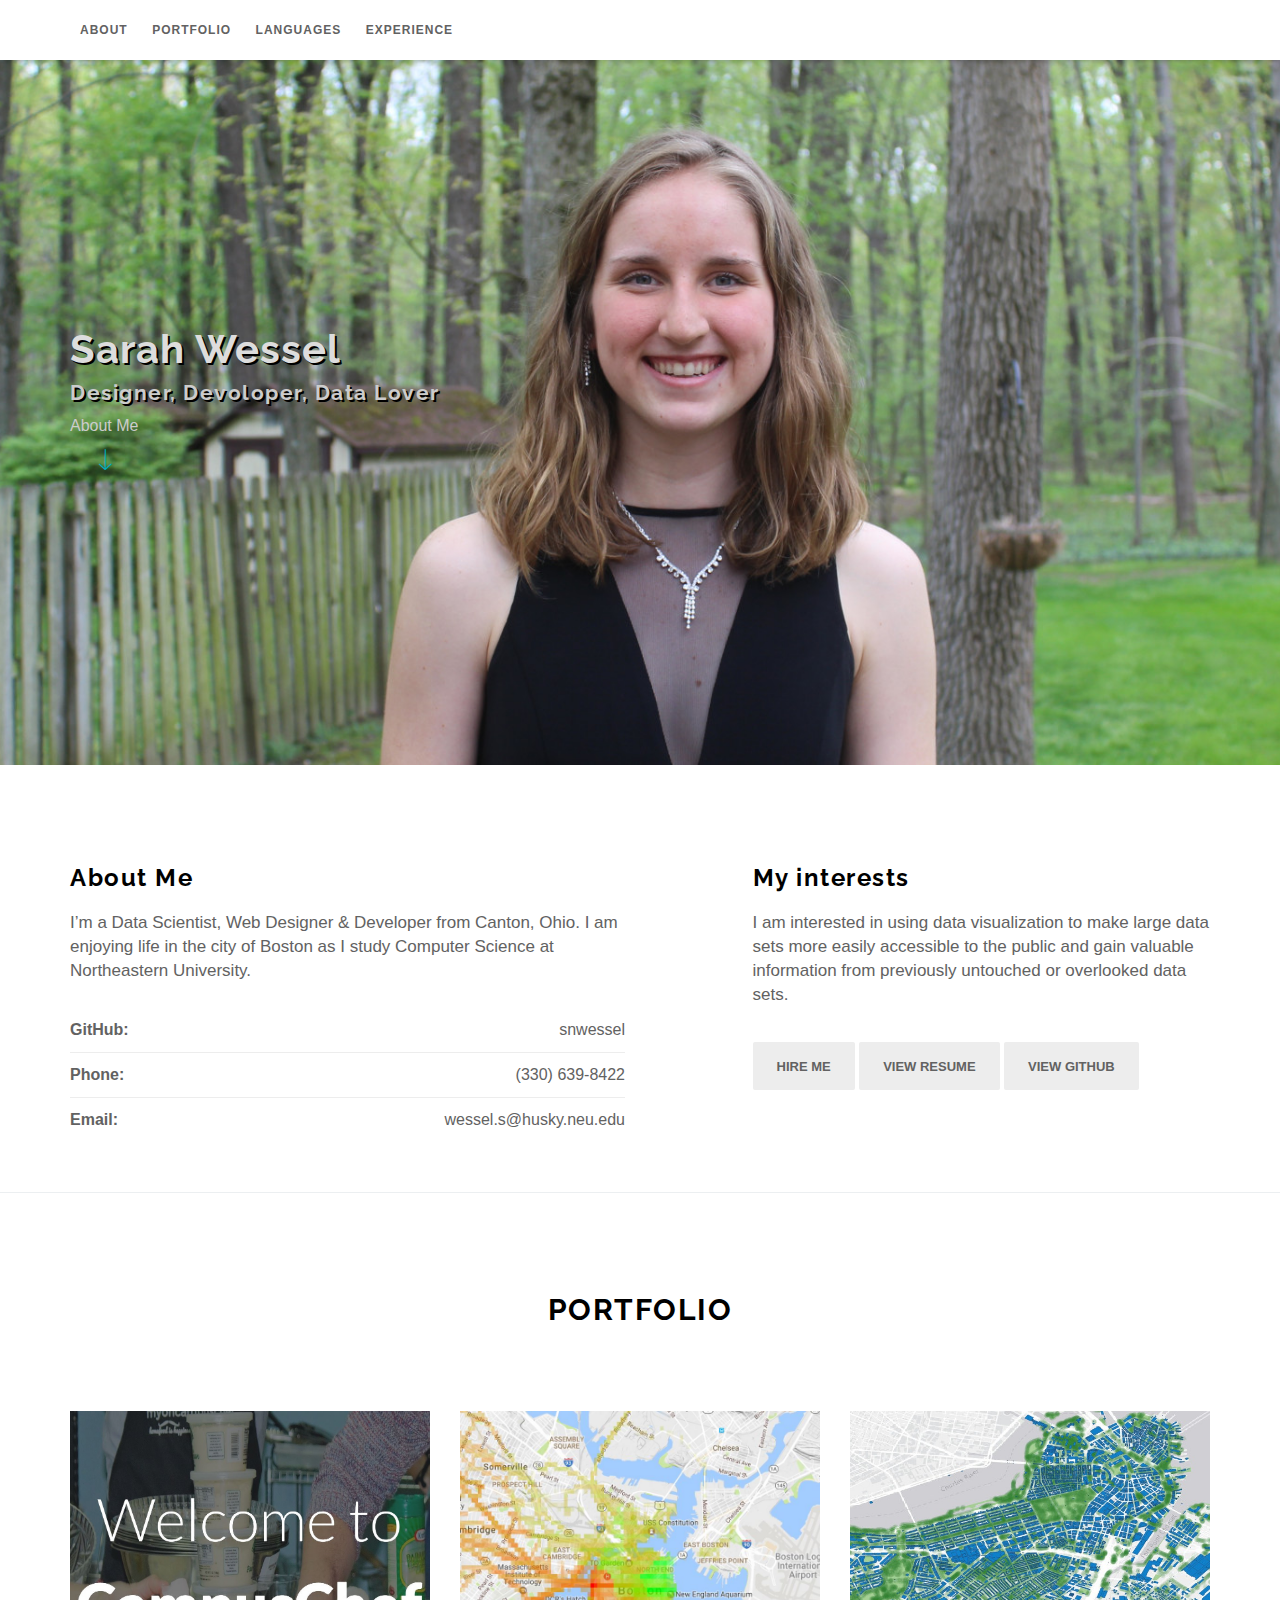
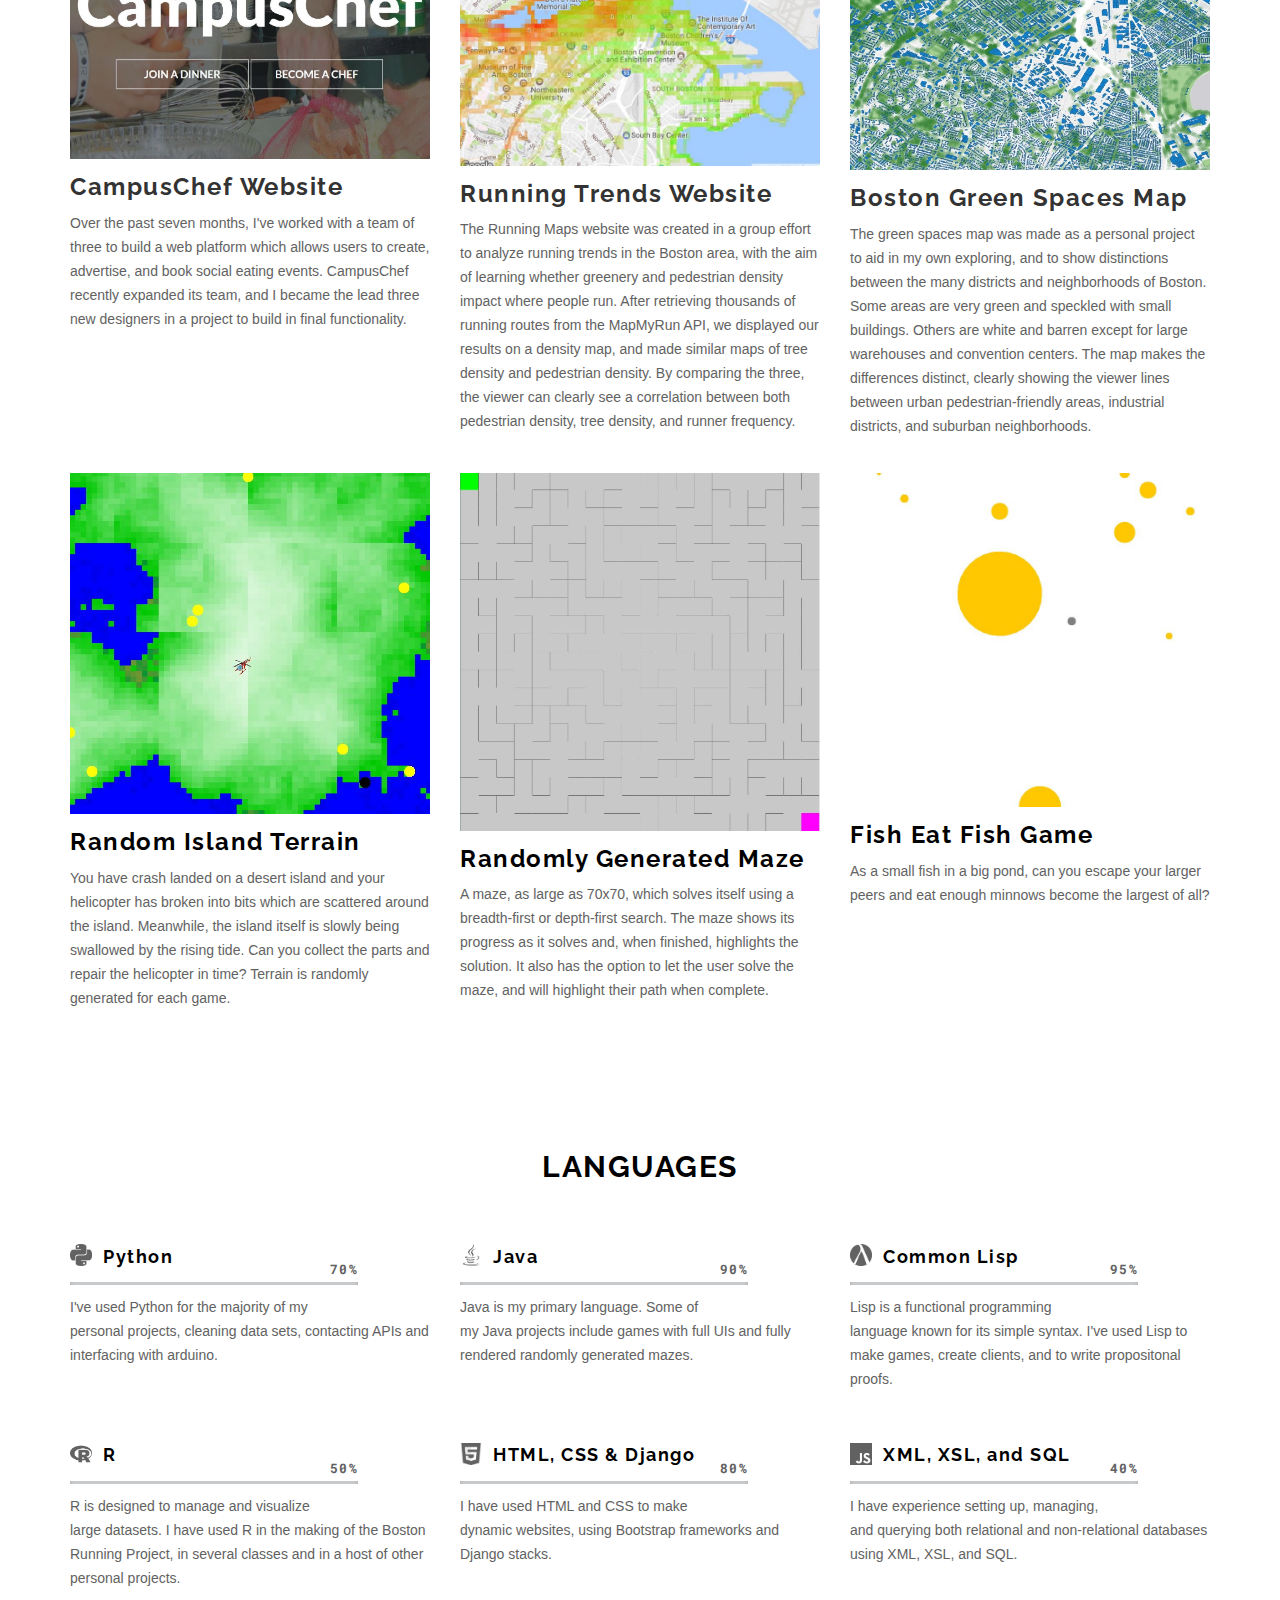
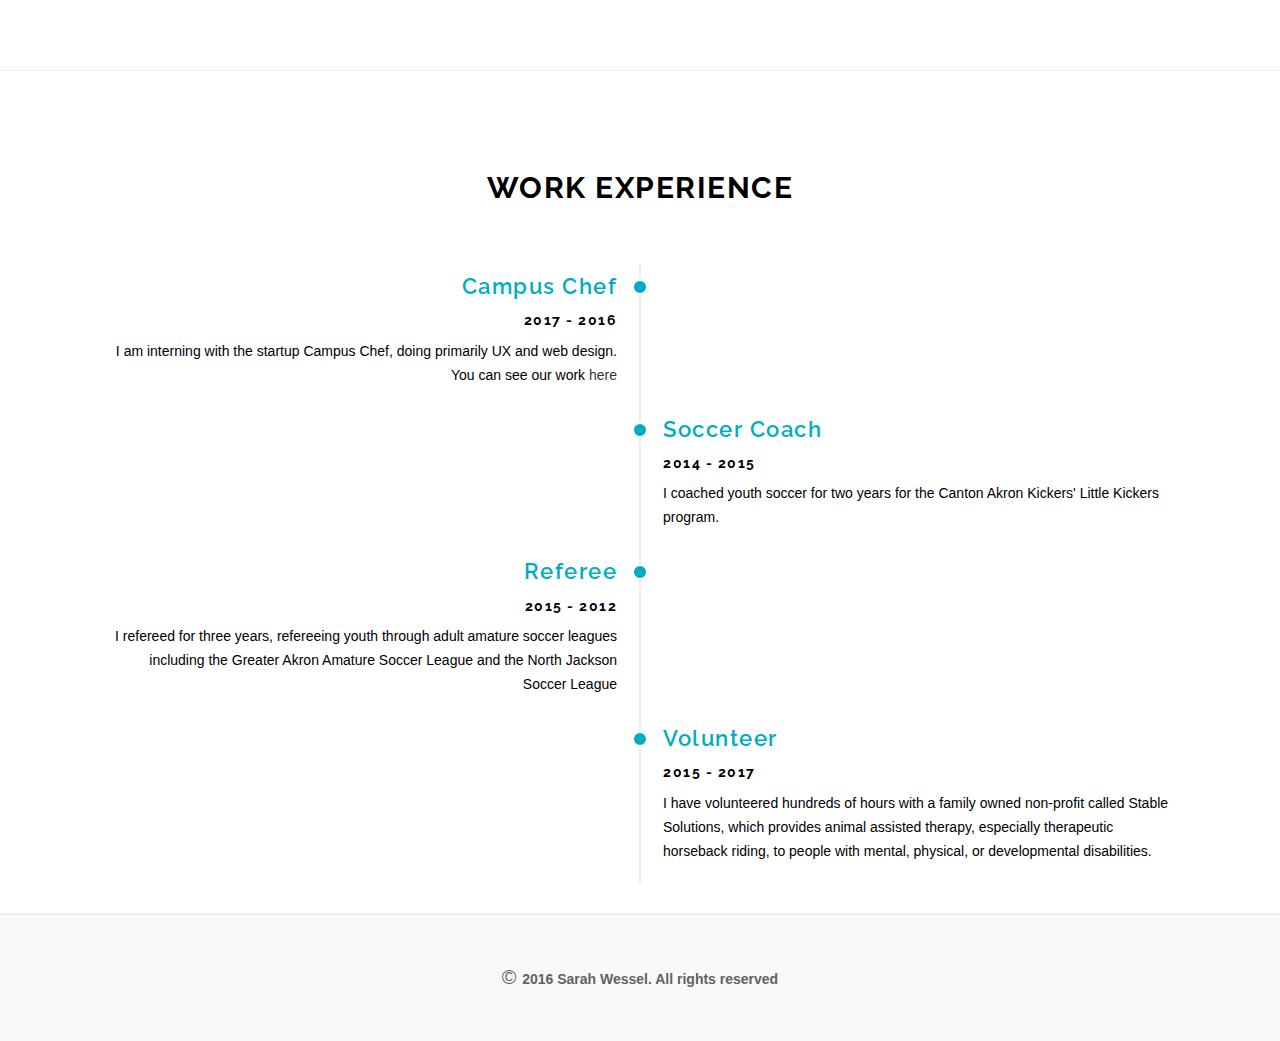
==== commit 285eba14: "final portfolio text" ====
--- a/index.html
+++ b/index.html
@@ -182,7 +182,7 @@
 
                         <p class="lead mb-35">
                            I am interested in using data visualization to make large data
-                           sets more easily accessible to the public and in gaining valuable information from
+                           sets more easily accessible to the public and gain valuable information from
                            previously untouched or overlooked data sets.
                         </p>
 
@@ -236,27 +236,32 @@
                                  <a href="http://www.myoncampuschef.com/">CampusChef Website</a>
                              </h3>
                              <p>Over the past seven months, I've worked with a team of three to build a web platform which allows 
-                                 users to create, advertize, and book social eating events. CampusChef recently expanded its team,
+                                 users to create, advertise, and book social eating events. CampusChef recently expanded its team,
                                  and I became the lead three new designers in a project to build in final functionality. </p>
                          </div>
                          <div class="col-md-4 portfolio-item">
-                             <a href="#">
+                             <a href="https://a-lxe.github.io/boston-running/">
                                  <img class="img-responsive" src="img/portfolio/BostonRunning.JPG" alt="">
                              </a>
                              <h3 style="margin-bottom:10px;">
-                                 <a href="#">Boston Running Maps Website</a>
+                                 <a href="https://a-lxe.github.io/boston-running/">Running Trends Website</a>
                              </h3>
-                             <p>Lorem ipsum dolor sit amet, consectetur adipiscing elit. Nam viverra euismod odio, gravida pellentesque urna varius vitae.</p>
+                             <p>The Running Maps website was created in a group effort to analyze running trends in 
+                                 the Boston area, with the aim of learning whether greenery and pedestrian density impact where
+                                 people run. After retrieving thousands of running routes from the MapMyRun API, we displayed 
+                                 our results on a density map, and made similar maps of tree density and pedestrian density.
+                                 By comparing the three, the viewer can clearly see a correlation between both pedestrian density,
+                                 tree density, and runner frequency.</p>
                          </div>
                          <div class="col-md-4 portfolio-item">
-                             <a href="#">
+                             <a href="img/portfolio/BostonParksLarge.JPG">
                                  <img class="img-responsive" src="img/portfolio/BostonParks.jpg" alt="">
                              </a>
                              <h3 style="margin-bottom:10px;">
-                                 <a href="#">Boston Green Spaces Map</a>
+                                 <a href="img/portfolio/BostonParksLarge.JPG">Boston Green Spaces Map</a>
                              </h3>
                              <p>The green spaces map was made as a personal project to aid in my own exploring, and to show 
-                                 distictions between the many districts and neighborhoods of boston. Some areas are very green 
+                                 distinctions between the many districts and neighborhoods of Boston. Some areas are very green 
                                  and speckled with small buildings. Others are white and barren except for large warehouses
                                  and convention centers. The map makes the differences distinct, clearly showing the viewer
                                  lines between urban pedestrian-friendly areas, industrial districts, and suburban neighborhoods.</p>
@@ -267,34 +272,34 @@
                      <!-- Projects Row -->
                      <div class="row">
                          <div class="col-md-4 portfolio-item">
-                             <a href="#">
-                                 <img class="img-responsive" src="img/portfolio/Island.JPG" alt="">
-                             </a>
+                             <img class="img-responsive" src="img/portfolio/Island.JPG" alt="">
                              <h3 style="margin-bottom:10px;">
-                                 <a href="#">Random Island Terrain</a>
+                                 Random Island Terrain
                              </h3>
-                             <p>Lorem ipsum dolor sit amet, consectetur adipiscing elit. Nam viverra euismod odio, gravida pellentesque urna varius vitae.</p>
+                             <p>You have crash landed on a desert island 
+                                 and your helicopter has broken into bits which are scattered around the island. Meanwhile,
+                                 the island itself is slowly being swallowed by the rising tide. Can you collect the parts
+                                 and repair the helicopter in time? Terrain is randomly generated for each game.
+                             </p>
                          </div>
                          <div class="col-md-4 portfolio-item">
-                             <a href="#">
-                                 <img class="img-responsive" src="img/portfolio/Maze.JPG" alt="">
-                             </a>
+                             <img class="img-responsive" src="img/portfolio/Maze.JPG" alt="">
                              <h3 style="margin-bottom:10px;">
-                                 <a href="#">Randomly Generated Maze</a>
+                                 Randomly Generated Maze
                              </h3>
-                             <p>This java project randomly generates a maze as large as 70x70 which solves itself using a breadth-first
-                                 or depth-first search. The program shows its progress as it solves and, when finished, highlights the 
-                                 solution. The program also has the option to let the user solve the maze, and will highlight their 
+                             <p>A maze, as large as 70x70, which solves itself using a breadth-first
+                                 or depth-first search. The maze shows its progress as it solves and, when finished, highlights the 
+                                 solution. It also has the option to let the user solve the maze, and will highlight their 
                                  path when complete.</p>
                          </div>
                          <div class="col-md-4 portfolio-item">
-                             <a href="#">
-                                 <img class="img-responsive" src="img/portfolio/Fishy.JPG" alt="">
-                             </a>
+                             <img class="img-responsive" src="img/portfolio/Fishy.JPG" alt="">
                              <h3 style="margin-bottom:10px;">
-                                 <a href="#">Fish Eat Fish Game</a>
+                                 Fish Eat Fish Game
                              </h3>
-                             <p>Lorem ipsum dolor sit amet, consectetur adipiscing elit. Nam viverra euismod odio, gravida pellentesque urna varius vitae.</p>
+                             <p>As a small fish in a big pond, can you escape your larger peers and eat enough minnows 
+                                 become the largest of all?
+                             </p>
                          </div>
                      </div>
                 </div>
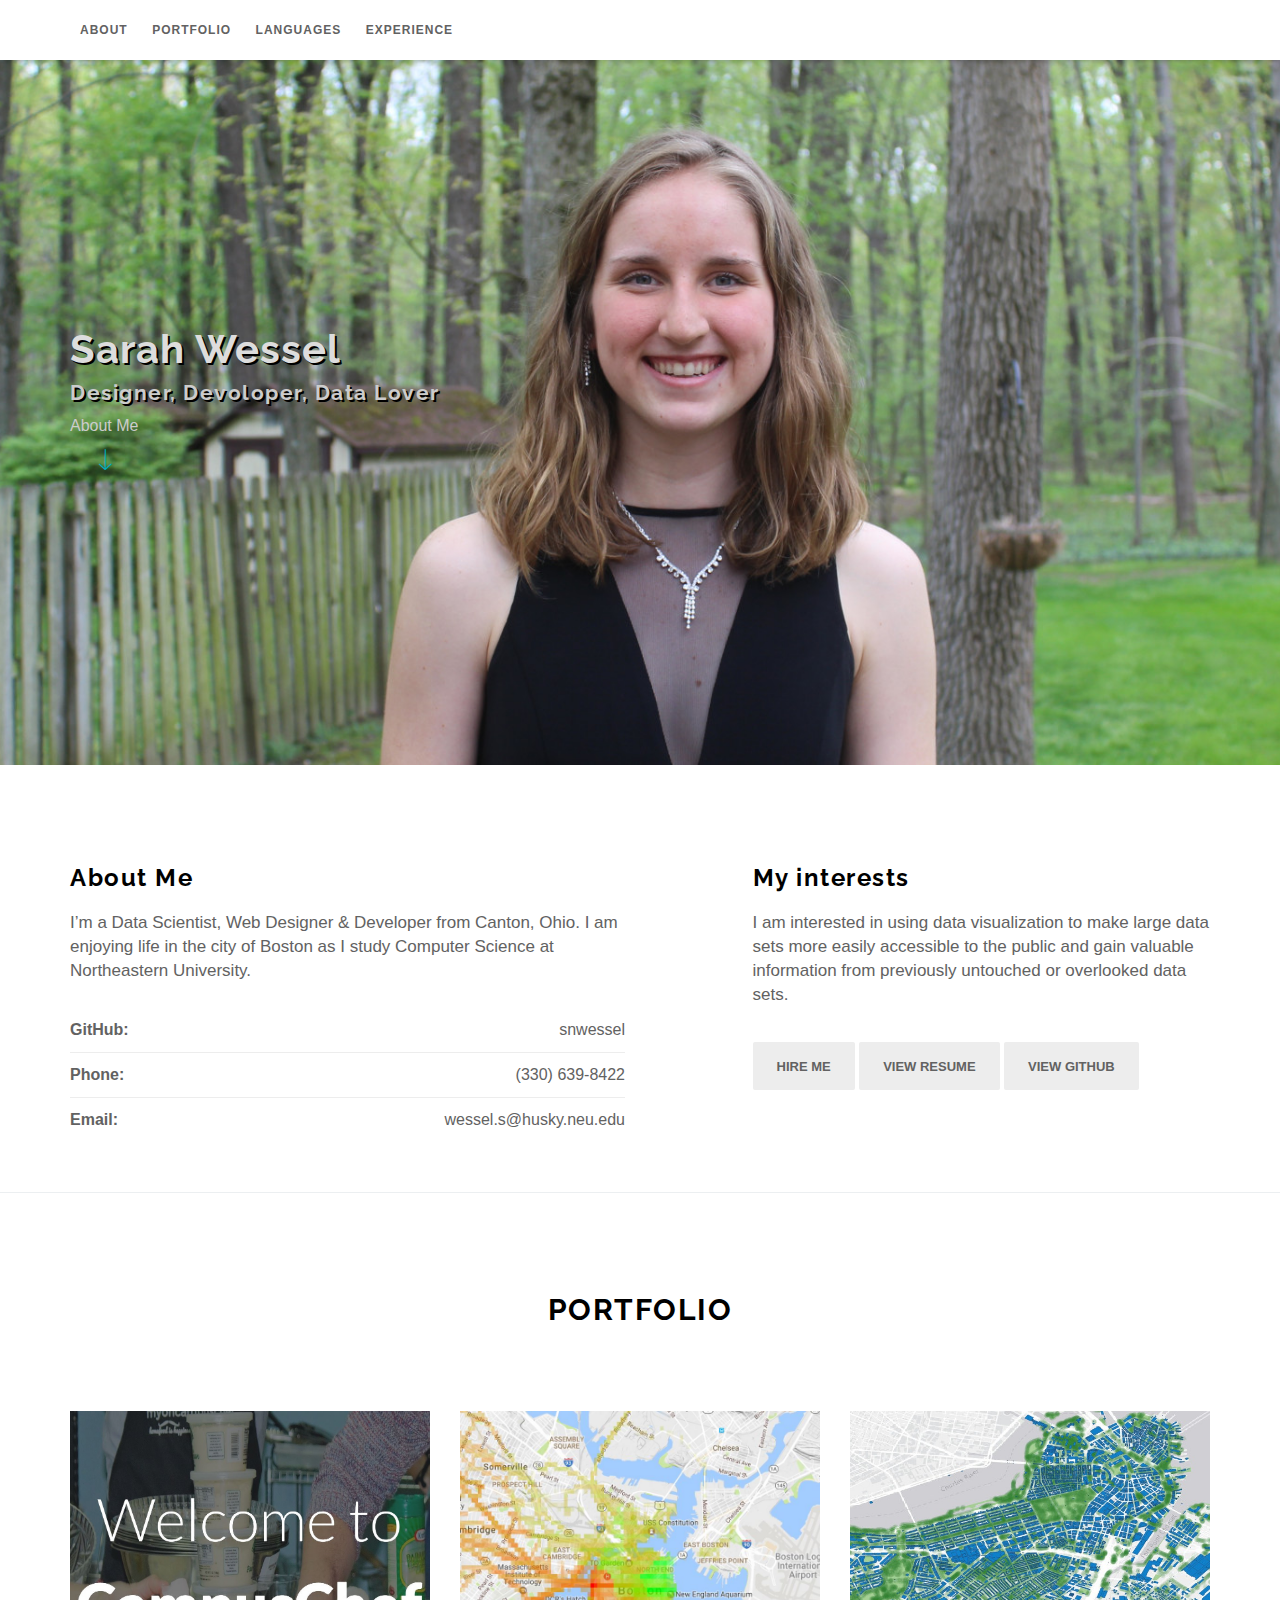
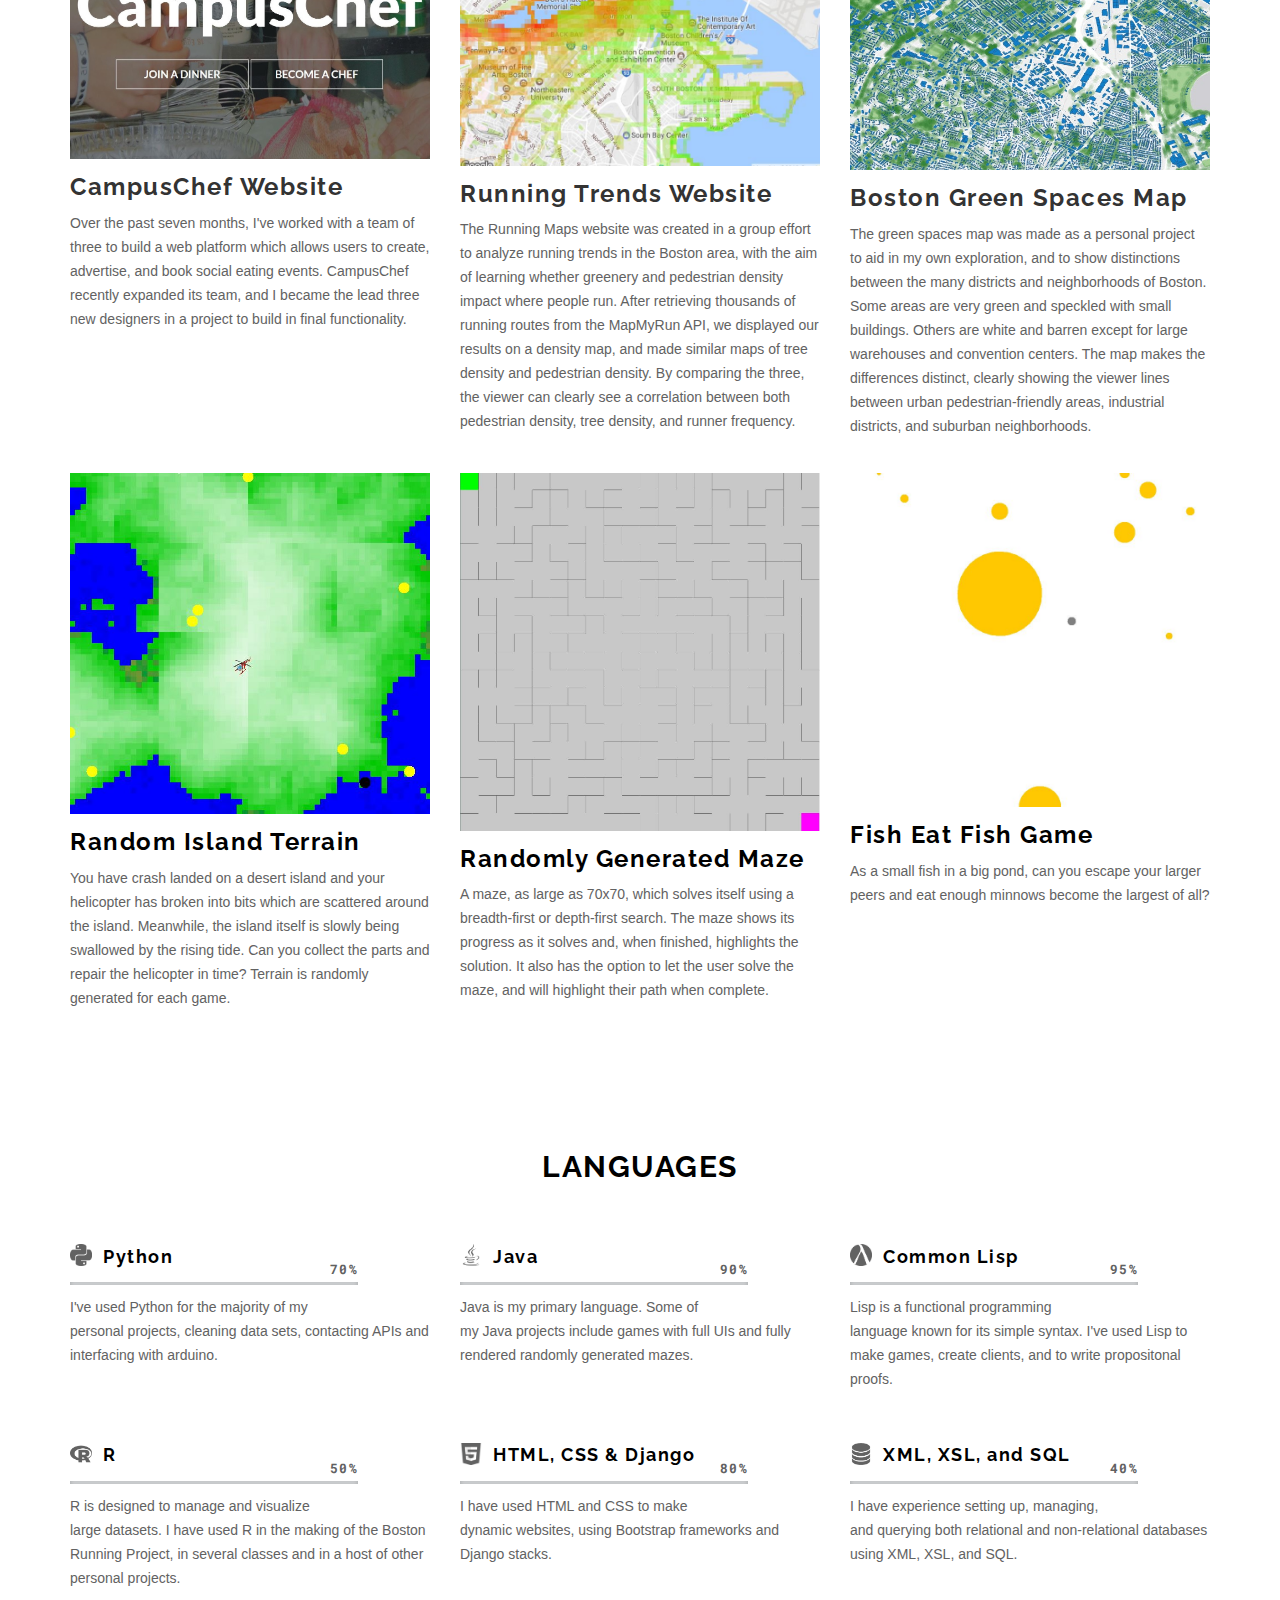
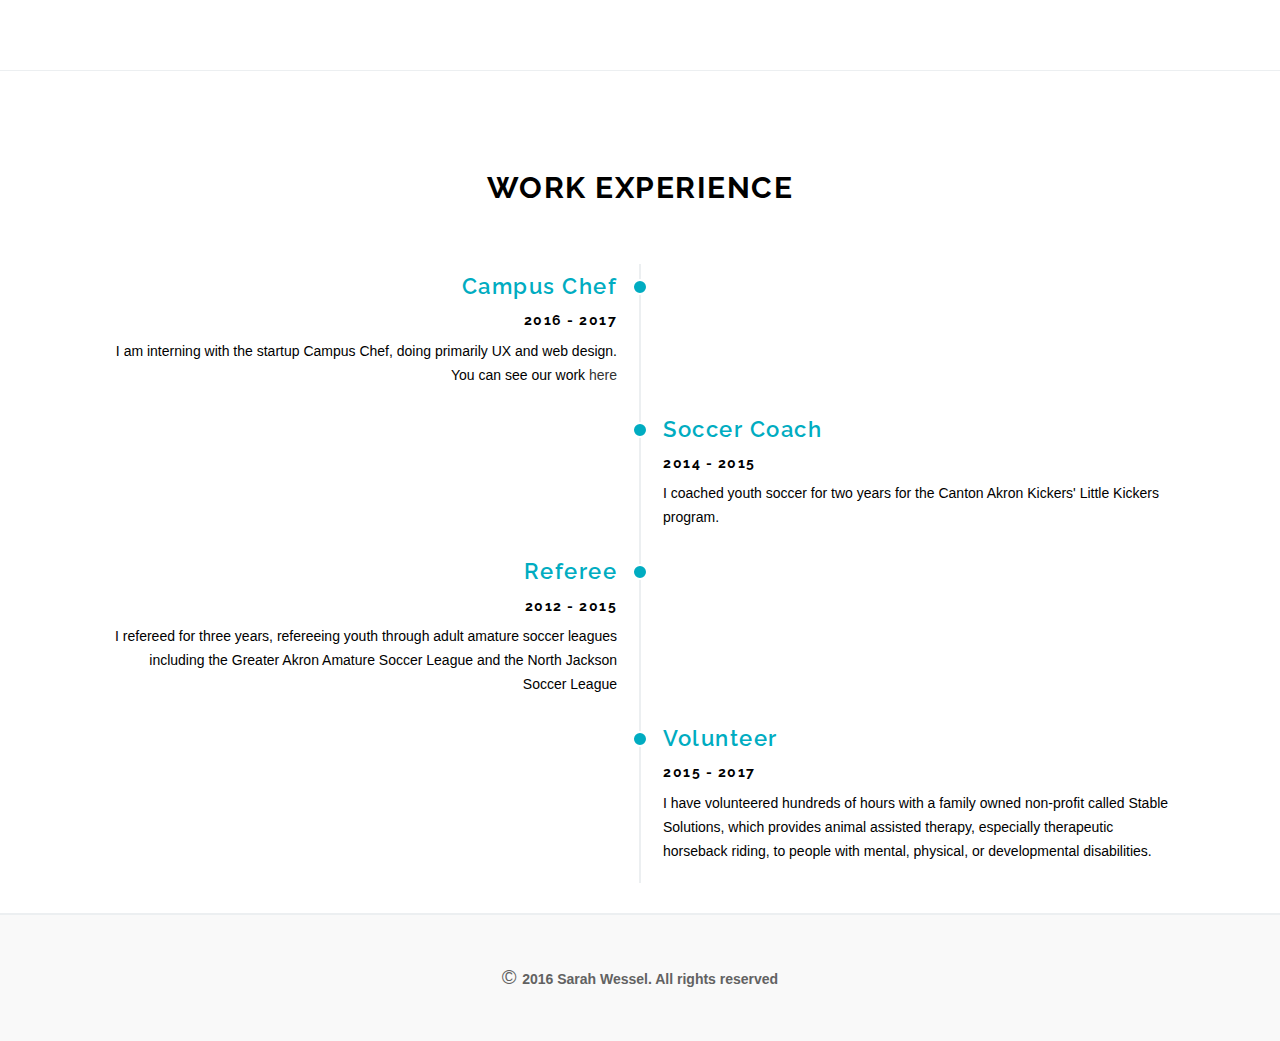
==== commit 22d64830: "add database.png, fix language % bug" ====
--- a/index.html
+++ b/index.html
@@ -196,7 +196,7 @@
 
                        <div class="col-xs-12 center-sm center-xs">
 
-                          <a href="#contact" class="btn btn-default easing">Hire me</a>
+                          <a href="mailto:wessel.s@husky.neu.edu" class="btn btn-default">Hire me</a>
                           <a href="resume.pdf" class="btn btn-default">View Resume</a>
                           <a href="https://github.com/snwessel" class="btn btn-default">View GitHub</a>
 
@@ -260,7 +260,7 @@
                              <h3 style="margin-bottom:10px;">
                                  <a href="img/portfolio/BostonParksLarge.JPG">Boston Green Spaces Map</a>
                              </h3>
-                             <p>The green spaces map was made as a personal project to aid in my own exploring, and to show 
+                             <p>The green spaces map was made as a personal project to aid in my own exploration, and to show 
                                  distinctions between the many districts and neighborhoods of Boston. Some areas are very green 
                                  and speckled with small buildings. Others are white and barren except for large warehouses
                                  and convention centers. The map makes the differences distinct, clearly showing the viewer
@@ -379,7 +379,7 @@
                         <!--end skill-title-wrapper-->
 
                         <!--skillbar-->
-                        <div class="skillbar" data-percent="90%">
+                        <div class="skillbar" data-percent="87%">
 
                            <h6 class="skillbar-percent">90%</h6>
 
@@ -420,7 +420,7 @@
                         <!--end skill-title-wrapper-->
 
                         <!--skillbar-->
-                        <div class="skillbar" data-percent="95%">
+                        <div class="skillbar" data-percent="90%">
 
                            <h6 class="skillbar-percent">95%</h6>
 
@@ -533,7 +533,7 @@
                         <!--skill-title-wrapper-->
                         <div class="skill-title-wrapper">
 
-                           <div class="skill-icon"><img src="img/languages/javascript.png" alt="Other" style="width:22px;height:22px;"></div>
+                           <div class="skill-icon"><img src="img/languages/database.png" alt="Other" style="width:22px;height:22px;"></div>
                            <h4 class="skill-title">XML, XSL, and SQL</h4>
 
                         </div>
@@ -594,7 +594,7 @@
                            <div class="timeline-content">
 
                               <h3>Campus Chef</h3>
-                              <h5>2016 - 2017</h5>
+                              <h5>2017 - 2016</h5>
 
                               <p>
                                  I am interning with the startup Campus Chef, doing primarily UX and web design.
@@ -634,7 +634,7 @@
                            <div class="timeline-content">
 
                               <h3>Referee</h3>
-                              <h5>2012 - 2015</h5>
+                              <h5>2015 - 2012</h5>
 
                               <p>
                                  I refereed for three years, refereeing youth through adult amature soccer
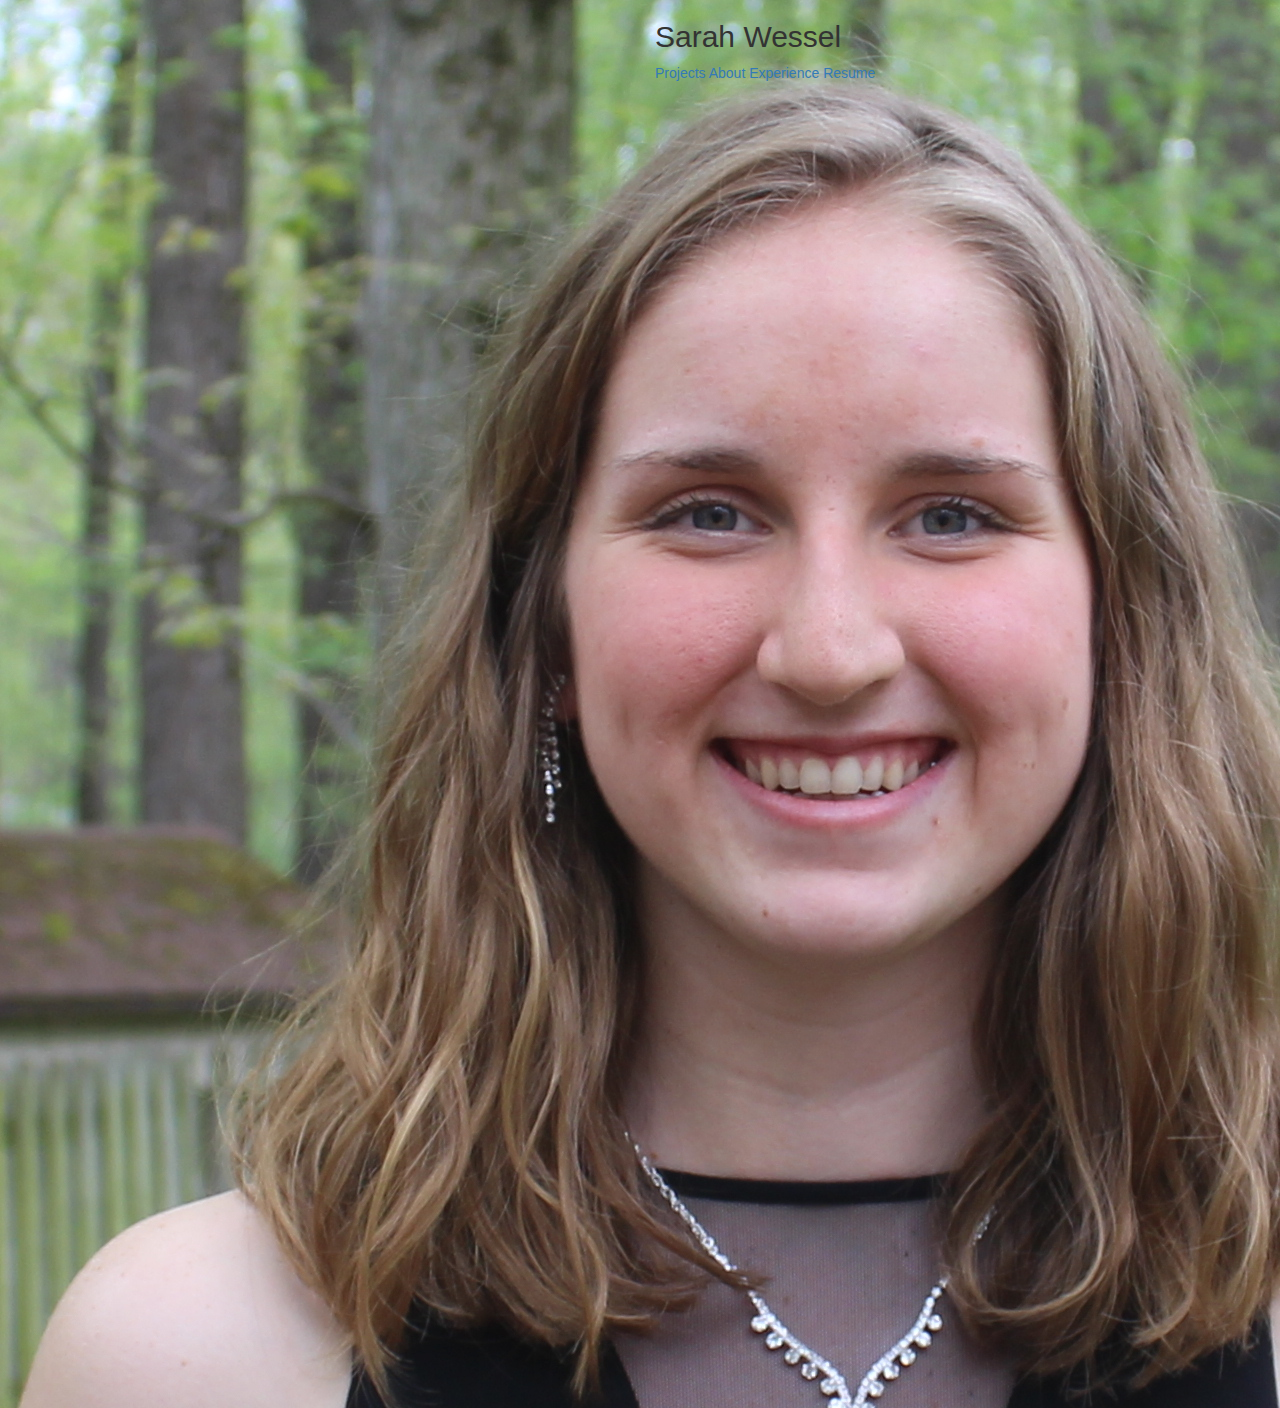
==== commit e8b14006: "Website total remake" ====
--- a/index.html
+++ b/index.html
@@ -1,747 +1,28 @@
 <!DOCTYPE html>
 <html lang="en">
-   <head>
+    <head>
+        <meta charset="utf-8"> 
+        <meta name="viewport" content="width=device-width, initial-scale=1">
+        <link rel="stylesheet" href="https://maxcdn.bootstrapcdn.com/bootstrap/3.3.7/css/bootstrap.min.css">
+        <script src="https://ajax.googleapis.com/ajax/libs/jquery/3.2.1/jquery.min.js"></script>
+        <script src="https://maxcdn.bootstrapcdn.com/bootstrap/3.3.7/js/bootstrap.min.js"></script>
+    </head>
 
-      <!--mobile specific metas-->
-      <meta charset="utf-8">
-      <meta http-equiv="X-UA-Compatible" content="IE=edge">
-      <meta name="viewport" content="width=device-width, initial-scale=1">
-      <!--end mobile specific metas-->
+    <body>
+        <div class="row">
 
-      <!--title-->
-      <title>Sarah Wessel</title>
+            <div class="col-md-6">
+                <img src="images/LinkedInProfile.JPG" alt="Sarah in front of trees">
+            </div>
 
-      <!--css-->
+            <div class="col-md-6">
+                <h2>Sarah Wessel</h2>
+                <a href="projects.html">Projects</a>
+                <a href="about.html">About</a>
+                <a href="experience.html">Experience</a>
+                <a href="resume.pdf">Resume</a>
+            </div>
 
-      <!--bootstrap-->
-      <link href="css/bootstrap.css" rel="stylesheet">
-
-      <!--icons-->
-      <link href="css/ionicons.css" rel="stylesheet">
-
-      <!--owl carousel-->
-      <link href="css/owl.carousel.css" rel="stylesheet">
-
-      <!--magnific-popup-->
-      <link href="css/magnific-popup.css" rel="stylesheet">
-
-      <!--theme styles-->
-      <link href="css/style.css" rel="stylesheet">
-
-      <!--animation-->
-      <link href="css/animation.css" rel="stylesheet">
-
-      <!--end css-->
-
-      <!--modernizr-->
-      <script src="js/modernizr-custom.js"></script>
-
-   </head>
-
-   <!--body start-->
-   <body>
-
-      <!--wrapper-->
-      <div class="wrapper">
-
-         <!--page-loader-->
-         <div class="page-loader">
-            <div class="preloader">
-
-               <!--preloader svg-->
-               <svg class="pl-circular" viewBox="25 25 50 50">
-                  <circle class="plc-path" cx="50" cy="50" r="20"/>
-               </svg>
-               <!--end preloader svg-->
-
-            </div>
-         </div>
-         <!--end page-loader-->
-
-         <!--header-->
-         <header class="header">
-
-            <!--navbar-->
-            <nav class="navbar navbar-default navbar-fixed-top">
-               <div class="container">
-                  <div class="row">
-
-                     <!--navbar-header-->
-                     <div class="navbar-header page-scroll">
-
-                       <!--toggle-btn-->
-                        <button type="button" class="navbar-toggle" data-toggle="collapse" data-target=".navbar-collapse1">
-                            <span class="sr-only">Toggle navigation</span>
-                            <span class="icon-bar"></span>
-                            <span class="icon-bar"></span>
-                            <span class="icon-bar"></span>
-                        </button>
-                        <!--end toggle-btn-->
-
-                     </div>
-                     <!--end navbar-header-->
-
-                     <!--navbar-collapse-->
-                     <div class="collapse navbar-collapse navbar-collapse1">
-                        <div class="nav pull-left">
-                           <a href="#about" class="page-scroll">About</a>
-                           <a href="#portfolio" class="page-scroll">Portfolio</a>
-                           <a href="#languages" class="page-scroll">Languages</a>
-                           <a href="#experience" class="page-scroll">Experience</a>
-                        </div>
-                     </div>
-                     <!--end navbar-collapse-->
-
-                  </div>
-                  <!--end row-->
-               </div>
-               <!--end container-->
-            </nav>
-            <!--end navbar-->
-
-         </header>
-         <!--end header-->
-
-         <!--intro-->
-         <div id="home" class="intro bg-paper">
-
-            <!--intro-content-->
-            <div class="intro-content">
-
-               <div class="container">
-                  <div class="row">
-
-                     <div class="col-md-12 pull-left">
-
-                        <h1 class="intro-title">Sarah Wessel</h1>
-                        <h3 class="intro-subtitle">Designer, Devoloper, Data Lover</h3>
-                        <a href="#about" class="animated easing link" style="color:#cccccc">About Me</a>
-
-                     </div>
-                     <!--end col-->
-
-                  </div>
-                  <!--end row-->
-               </div>
-               <!--end container-->
-
-            </div>
-            <!--end intro-content-->
-
-         </div>
-         <!--end intro-->
-
-         <!--section about-->
-         <section id="about" class="section-padding border-bottom">
-
-            <div class="container">
-               <div class="row">
-
-                  <div class="col-md-6">
-
-                     <h3 class="mb-20">About Me</h3>
-
-
-                     <p class="lead mb-35">
-                        I’m a Data Scientist, Web Designer &amp; Developer from Canton, Ohio.
-                        I am enjoying life in the city of Boston as I study Computer Science at Northeastern University.
-                     </p>
-
-                     <!--about-list-->
-                     <ul class="about-list">
-
-                        <li>
-                           <div class="left">GitHub:</div>
-                           <div class="right">snwessel</div>
-                        </li>
-
-                        <li>
-                           <div class="left">Phone:</div>
-                           <div class="right">(330) 639-8422</div>
-                        </li>
-
-                        <li>
-                           <div class="left">Email:</div>
-                           <div class="right">wessel.s@husky.neu.edu</div>
-                        </li>
-
-                     </ul>
-                     <!--end about-list-->
-
-
-                  </div>
-                  <!--end col-->
-
-                  <div class="col-md-5 pull-right">
-
-                   <div class="row">
-
-                     <div class="col-xs-12">
-
-                        <h3 class="mb-20">My interests</h3>
-
-                        <p class="lead mb-35">
-                           I am interested in using data visualization to make large data
-                           sets more easily accessible to the public and gain valuable information from
-                           previously untouched or overlooked data sets.
-                        </p>
-
-                     </div>
-                     <!--end col-->
-
-                   </div>
-                   <!-- end row-->
-
-                    <div class="row">
-
-                       <div class="col-xs-12 center-sm center-xs">
-
-                          <a href="mailto:wessel.s@husky.neu.edu" class="btn btn-default">Hire me</a>
-                          <a href="resume.pdf" class="btn btn-default">View Resume</a>
-                          <a href="https://github.com/snwessel" class="btn btn-default">View GitHub</a>
-
-                       </div>
-                       <!--end col-->
-
-                    </div>
-                     <!--end row-->
-
-                  </div>
-                  <!--end col-->
-
-               </div>
-
-            </div>
-            <!--end container-->
-
-         </section>
-         <!--end section about-->
-
-         <!--section portfolio-->
-         <section id="portfolio" class="section-padding">
-
-           <div class="container">
-
-             <!--title-->
-             <h2 class="title">Portfolio</h2>
-             <!--end title-->
-
-             <!-- Projects Row -->
-                     <div class="row">
-                         <div class="col-md-4 portfolio-item">
-                             <a href="http://www.myoncampuschef.com/">
-                                 <img class="img-responsive" src="img/portfolio/CampusChef.JPG" alt="" style="margin-bottom: 15px;">
-                             </a>
-                             <h3 style="margin-bottom:10px;">
-                                 <a href="http://www.myoncampuschef.com/">CampusChef Website</a>
-                             </h3>
-                             <p>Over the past seven months, I've worked with a team of three to build a web platform which allows 
-                                 users to create, advertise, and book social eating events. CampusChef recently expanded its team,
-                                 and I became the lead three new designers in a project to build in final functionality. </p>
-                         </div>
-                         <div class="col-md-4 portfolio-item">
-                             <a href="https://a-lxe.github.io/boston-running/">
-                                 <img class="img-responsive" src="img/portfolio/BostonRunning.JPG" alt="">
-                             </a>
-                             <h3 style="margin-bottom:10px;">
-                                 <a href="https://a-lxe.github.io/boston-running/">Running Trends Website</a>
-                             </h3>
-                             <p>The Running Maps website was created in a group effort to analyze running trends in 
-                                 the Boston area, with the aim of learning whether greenery and pedestrian density impact where
-                                 people run. After retrieving thousands of running routes from the MapMyRun API, we displayed 
-                                 our results on a density map, and made similar maps of tree density and pedestrian density.
-                                 By comparing the three, the viewer can clearly see a correlation between both pedestrian density,
-                                 tree density, and runner frequency.</p>
-                         </div>
-                         <div class="col-md-4 portfolio-item">
-                             <a href="img/portfolio/BostonParksLarge.JPG">
-                                 <img class="img-responsive" src="img/portfolio/BostonParks.jpg" alt="">
-                             </a>
-                             <h3 style="margin-bottom:10px;">
-                                 <a href="img/portfolio/BostonParksLarge.JPG">Boston Green Spaces Map</a>
-                             </h3>
-                             <p>The green spaces map was made as a personal project to aid in my own exploration, and to show 
-                                 distinctions between the many districts and neighborhoods of Boston. Some areas are very green 
-                                 and speckled with small buildings. Others are white and barren except for large warehouses
-                                 and convention centers. The map makes the differences distinct, clearly showing the viewer
-                                 lines between urban pedestrian-friendly areas, industrial districts, and suburban neighborhoods.</p>
-                         </div>
-                     </div>
-                     <!-- /.row -->
-
-                     <!-- Projects Row -->
-                     <div class="row">
-                         <div class="col-md-4 portfolio-item">
-                             <img class="img-responsive" src="img/portfolio/Island.JPG" alt="">
-                             <h3 style="margin-bottom:10px;">
-                                 Random Island Terrain
-                             </h3>
-                             <p>You have crash landed on a desert island 
-                                 and your helicopter has broken into bits which are scattered around the island. Meanwhile,
-                                 the island itself is slowly being swallowed by the rising tide. Can you collect the parts
-                                 and repair the helicopter in time? Terrain is randomly generated for each game.
-                             </p>
-                         </div>
-                         <div class="col-md-4 portfolio-item">
-                             <img class="img-responsive" src="img/portfolio/Maze.JPG" alt="">
-                             <h3 style="margin-bottom:10px;">
-                                 Randomly Generated Maze
-                             </h3>
-                             <p>A maze, as large as 70x70, which solves itself using a breadth-first
-                                 or depth-first search. The maze shows its progress as it solves and, when finished, highlights the 
-                                 solution. It also has the option to let the user solve the maze, and will highlight their 
-                                 path when complete.</p>
-                         </div>
-                         <div class="col-md-4 portfolio-item">
-                             <img class="img-responsive" src="img/portfolio/Fishy.JPG" alt="">
-                             <h3 style="margin-bottom:10px;">
-                                 Fish Eat Fish Game
-                             </h3>
-                             <p>As a small fish in a big pond, can you escape your larger peers and eat enough minnows 
-                                 become the largest of all?
-                             </p>
-                         </div>
-                     </div>
-                </div>
-
-         </section>
-         <!--end section portfolio-->
-
-         <!--section languages-->
-         <!--*NOTE* classes in the language section -->
-         <section id="languages" class="section-padding border-bottom">
-
-            <div class="container">
-
-               <!--title-->
-               <h2 class="title">Languages</h2>
-               <!--end title-->
-
-               <div class="row">
-
-                  <div class="col-md-4 col-sm-6 col-xs-12">
-
-                     <!--skills-->
-                     <div class="skills">
-
-                        <!--skill-title-wrapper-->
-                        <div class="skill-title-wrapper">
-
-
-                           <div class="skill-icon">
-                               <img src="img/languages/python.png" alt="Python" style="width:22px;height:22px;">
-                           </div>
-                           <h4 class="skill-title">Python</h4>
-
-                        </div>
-                        <!--end skill-title-wrapper-->
-
-                        <!--skillbar-->
-                        <div class="skillbar" data-percent="70%">
-
-                           <h6 class="skillbar-percent">70%</h6>
-
-                           <div class="skillbar-bar">
-                              <div class="skillbar-child"></div>
-                           </div>
-
-                        </div>
-                        <!--end skillbar-->
-
-                        <!--skill-content-->
-                        <div class="skill-content">
-                           <p>
-                               I've used Python for the majority of my personal projects, cleaning data
-                               sets, contacting APIs and interfacing with arduino.
-                           </p>
-                        </div>
-                        <!--end skill-content-->
-
-                     </div>
-                     <!--end skills-->
-
-                  </div>
-                  <!--end col-->
-                  <div class="col-md-4 col-sm-6 col-xs-12">
-
-                     <!--skills-->
-                     <div class="skills">
-
-                        <!--skill-title-wrapper-->
-                        <div class="skill-title-wrapper">
-
-                           <div class="skill-icon">
-                               <img src="img/languages/java.png" alt="Java" style="width:22px;height:22px;">
-                           </div>
-                           <h4 class="skill-title">Java</h4>
-
-                        </div>
-                        <!--end skill-title-wrapper-->
-
-                        <!--skillbar-->
-                        <div class="skillbar" data-percent="87%">
-
-                           <h6 class="skillbar-percent">90%</h6>
-
-                           <div class="skillbar-bar">
-                              <div class="skillbar-child"></div>
-                           </div>
-
-                        </div>
-                        <!--end skillbar-->
-
-                        <!--skill-content-->
-                        <div class="skill-content">
-                           <p>
-                               Java is my primary language. Some of my Java projects include
-                               games with full UIs and fully rendered randomly generated mazes.
-                           </p>
-                        </div>
-                        <!--end skill-content-->
-
-                     </div>
-                     <!--end skills-->
-
-                  </div>
-                  <!--end col-->
-
-                  <div class="col-md-4 col-sm-6 col-xs-12">
-
-                     <!--skills-->
-                     <div class="skills">
-
-                        <!--skill-title-wrapper-->
-                        <div class="skill-title-wrapper">
-
-                           <div class="skill-icon"><img src="img/languages/racket.png" alt="Racket" style="width:22px;height:22px;"></div>
-                           <h4 class="skill-title">Common Lisp</h4>
-
-                        </div>
-                        <!--end skill-title-wrapper-->
-
-                        <!--skillbar-->
-                        <div class="skillbar" data-percent="90%">
-
-                           <h6 class="skillbar-percent">95%</h6>
-
-                           <div class="skillbar-bar">
-                              <div class="skillbar-child"></div>
-                           </div>
-
-                        </div>
-                        <!--end skillbar-->
-
-                        <!--skill-content-->
-                        <div class="skill-content">
-                           <p>
-                               Lisp is a functional programming language known for its simple syntax. I've used Lisp
-                               to make games, create clients, and to write propositonal proofs.
-                           </p>
-                        </div>
-                        <!--end skill-content-->
-
-                     </div>
-                     <!--end skills-->
-
-                  </div>
-                  <!--end col-->
-
-                  <div class="col-md-4 col-sm-6 col-xs-12">
-
-                     <!--skills-->
-                     <div class="skills">
-
-                        <!--skill-title-wrapper-->
-                        <div class="skill-title-wrapper">
-
-                           <div class="skill-icon"><img src="img/languages/r.png" alt="R" style="width:22px;height:22px;"></div>
-                           <h4 class="skill-title">R</h4>
-
-                        </div>
-                        <!--end skill-title-wrapper-->
-
-                        <!--skillbar-->
-                        <div class="skillbar" data-percent="50%">
-
-                           <h6 class="skillbar-percent">50%</h6>
-
-                           <div class="skillbar-bar">
-                              <div class="skillbar-child"></div>
-                           </div>
-
-                        </div>
-                        <!--end skillbar-->
-
-                        <!--skill-content-->
-                        <div class="skill-content">
-                           <p>
-                               R is designed to manage and visualize large datasets. I have used R in the making of the
-                               Boston Running Project, in several classes and in a host of other personal projects.
-                           </p>
-                        </div>
-                        <!--end skill-content-->
-
-                     </div>
-                     <!--end skills-->
-
-                  </div>
-                  <!--end col-->
-
-                  <div class="col-md-4 col-sm-6 col-xs-12">
-
-                     <!--skills-->
-                     <div class="skills">
-
-                        <!--skill-title-wrapper-->
-                        <div class="skill-title-wrapper">
-                           <div class="skill-icon"><img src="img/languages/html.png" alt="HTML" style="width:22px;height:22px;"></div>
-                           <h4 class="skill-title">HTML, CSS &amp; Django</h4>
-                        </div>
-                        <!--end skill-title-wrapper-->
-
-                        <!--skillbar-->
-                        <div class="skillbar" data-percent="80%">
-
-                           <h6 class="skillbar-percent">80%</h6>
-
-                           <div class="skillbar-bar">
-                              <div class="skillbar-child"></div>
-                           </div>
-
-                        </div>
-                        <!--end skillbar-->
-
-                        <!--skill-content-->
-                        <div class="skill-content">
-                           <p>
-                               I have used HTML and CSS to make dynamic websites, using Bootstrap frameworks and Django stacks.
-                           </p>
-                        </div>
-                        <!--end skill-content-->
-
-                     </div>
-                     <!--end skills-->
-
-                  </div>
-                  <!--end col-->
-
-                  <div class="col-md-4 col-sm-6 col-xs-12">
-
-                     <!--skills-->
-                     <div class="skills">
-
-                        <!--skill-title-wrapper-->
-                        <div class="skill-title-wrapper">
-
-                           <div class="skill-icon"><img src="img/languages/database.png" alt="Other" style="width:22px;height:22px;"></div>
-                           <h4 class="skill-title">XML, XSL, and SQL</h4>
-
-                        </div>
-                        <!--end skill-title-wrapper-->
-
-                        <!--skillbar-->
-                        <div class="skillbar" data-percent="30%">
-
-                           <h6 class="skillbar-percent">40%</h6>
-
-                           <div class="skillbar-bar">
-                              <div class="skillbar-child"></div>
-                           </div>
-
-                        </div>
-                        <!--end skillbar-->
-
-                        <!--skill-content-->
-                        <div class="skill-content">
-                           <p>I have experience setting up, managing, and querying both relational and non-relational databases using XML, XSL, and SQL.</p>
-                        </div>
-                        <!--end skill-content-->
-
-                     </div>
-                     <!--end skills-->
-
-                  </div>
-                  <!--end col-->
-
-               </div>
-               <!--end row-->
-
-            </div>
-            <!--end container-->
-
-         </section>
-         <!--end section skills-->
-
-         <!--section experience-->
-         <section id="experience" class="section-padding border-bottom">
-
-            <div class="container">
-
-               <!--title-->
-               <h2 class="title">Work Experience</h2>
-               <!--end title-->
-
-               <div class="row">
-                  <div class="col-md-12">
-
-                     <!--timeline-->
-                     <div class="timeline">
-
-                        <!--timeline-wrapper left-->
-                        <div class="timeline-wrapper left">
-
-                           <!--timeline-content-->
-                           <div class="timeline-content">
-
-                              <h3>Campus Chef</h3>
-                              <h5>2017 - 2016</h5>
-
-                              <p>
-                                 I am interning with the startup Campus Chef, doing primarily UX and web design.
-                                 You can see our work
-                                 <a href="http://myoncampuschef.us-east-1.elasticbeanstalk.com/">here</a>
-                              </p>
-
-                           </div>
-                           <!--end timeline-content-->
-
-                        </div>
-                        <!--end timeline-wrapper left-->
-
-                        <!--timeline-wrapper right-->
-                        <div class="timeline-wrapper right">
-
-                           <!--timeline-content-->
-                           <div class="timeline-content">
-
-                              <h3>Soccer Coach</h3>
-                              <h5>2014 - 2015</h5>
-
-                              <p>
-                                 I coached youth soccer for two years for the Canton Akron Kickers' Little Kickers program.
-                              </p>
-
-                           </div>
-                           <!--end timeline-content-->
-
-                        </div>
-                        <!--end timeline-wrapper right-->
-
-                        <!--timeline-wrapper left-->
-                        <div class="timeline-wrapper left">
-
-                           <!--timeline-content-->
-                           <div class="timeline-content">
-
-                              <h3>Referee</h3>
-                              <h5>2015 - 2012</h5>
-
-                              <p>
-                                 I refereed for three years, refereeing youth through adult amature soccer
-                                 leagues including the Greater Akron Amature Soccer League and the North Jackson Soccer League
-                              </p>
-
-                           </div>
-                           <!--end timeline-content-->
-
-                        </div>
-                        <!--end timeline-wrapper left-->
-
-                        <!--timeline-wrapper right-->
-                        <div class="timeline-wrapper right">
-
-                           <!--timeline-content-->
-                           <div class="timeline-content">
-
-                              <h3>Volunteer</h3>
-                              <h5>2015 - 2017</h5>
-
-                              <p>
-                                 I have volunteered hundreds of hours with a family owned non-profit called Stable
-                                 Solutions, which provides animal assisted therapy, especially therapeutic horseback riding, to people with
-                                 mental, physical, or developmental disabilities.
-                              </p>
-
-                           </div>
-                           <!--end timeline-content-->
-
-                        </div>
-                        <!--end timeline-wrapper right-->
-
-                     </div>
-                     <!--end timeline-->
-
-                  </div>
-                  <!--end col-->
-               </div>
-               <!--end row-->
-
-            </div>
-            <!--end container-->
-
-         </section>
-         <!--end section experience-->
-
-         <!--page-footer-->
-         <footer class="page-footer border-top">
-
-            <div class="container">
-               <div class="row">
-
-                  <div class="col-md-12">
-
-                     <!--copyright text-->
-                     <div class="text-lg text-center">
-                        &copy; <span class="text-sm">2016 Sarah Wessel. All rights reserved</span>
-                     </div>
-                     <!--end copyright text-->
-
-                  </div>
-                  <!--end col-->
-
-               </div>
-               <!--end row-->
-            </div>
-            <!--end container-->
-
-         </footer>
-         <!--end page-footer-->
-
-      </div>
-      <!--end wrapper-->
-
-      <!--jQuery-->
-      <script src="js/jquery-2.2.4.js"></script>
-
-      <!-- bootstrap -->
-      <script src="js/bootstrap.js"></script>
-
-      <!-- include individual files as needed -->
-
-      <!-- easing -->
-      <script src="js/jquery.easing.js"></script>
-
-      <!-- isotope -->
-      <script src="js/isotope.pkgd.min.js"></script>
-      <script src="js/imagesloaded.pkgd.min.js"></script>
-
-      <!-- appear -->
-      <script src="js/jquery.appear.js"></script>
-
-      <!-- owl.carousel -->
-      <script src="js/owl.carousel.js"></script>
-
-      <!-- contact form -->
-      <script src="js/jquery.validate.js"></script>
-      <script src="js/contact.js"></script>
-
-      <!-- magnific-popup -->
-      <script src="js/jquery.magnific-popup.js"></script>
-
-      <!-- theme script -->
-      <script src="js/script.js"></script>
-
-   </body>
-   <!--body end-->
-
-</html>
+        </div>
+    </body>
+</hmtl>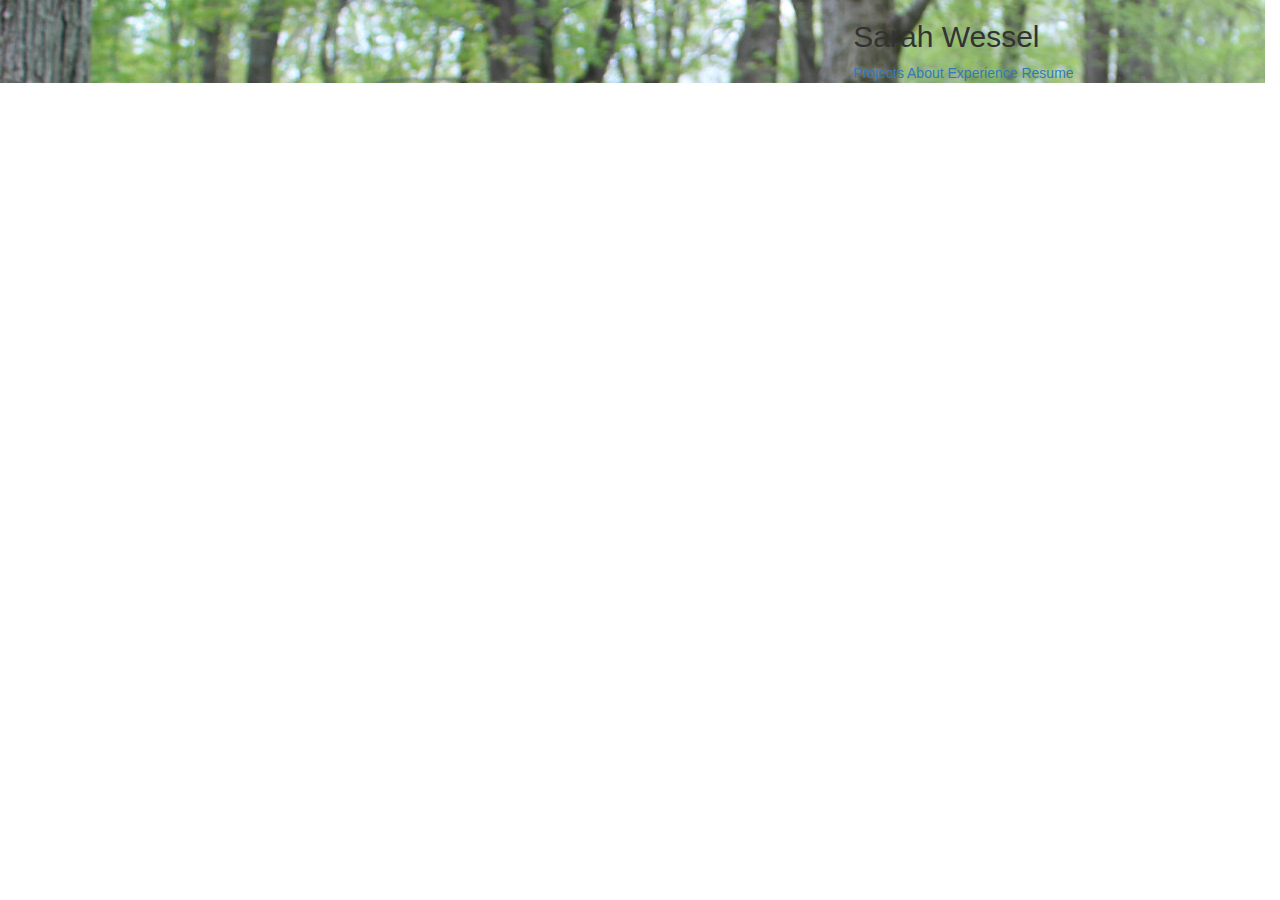
==== commit 5b105e46: "background photo fix" ====
--- a/index.html
+++ b/index.html
@@ -3,19 +3,19 @@
     <head>
         <meta charset="utf-8"> 
         <meta name="viewport" content="width=device-width, initial-scale=1">
+        <link rel="stylesheet" href="css/styles.css">
         <link rel="stylesheet" href="https://maxcdn.bootstrapcdn.com/bootstrap/3.3.7/css/bootstrap.min.css">
         <script src="https://ajax.googleapis.com/ajax/libs/jquery/3.2.1/jquery.min.js"></script>
         <script src="https://maxcdn.bootstrapcdn.com/bootstrap/3.3.7/js/bootstrap.min.js"></script>
     </head>
 
     <body>
-        <div class="row">
+        <div class="row image-container">
 
-            <div class="col-md-6">
-                <img src="images/LinkedInProfile.JPG" alt="Sarah in front of trees">
+            <div class="col-md-8">
             </div>
 
-            <div class="col-md-6">
+            <div class="col-md-4">
                 <h2>Sarah Wessel</h2>
                 <a href="projects.html">Projects</a>
                 <a href="about.html">About</a>
--- a/css/styles.css
+++ b/css/styles.css
@@ -0,0 +1,5 @@
+.image-container {
+    background-image: url("../images/BackgroundMe.jpg");
+    background-repeat: no-repeat;
+    width: 100%;
+}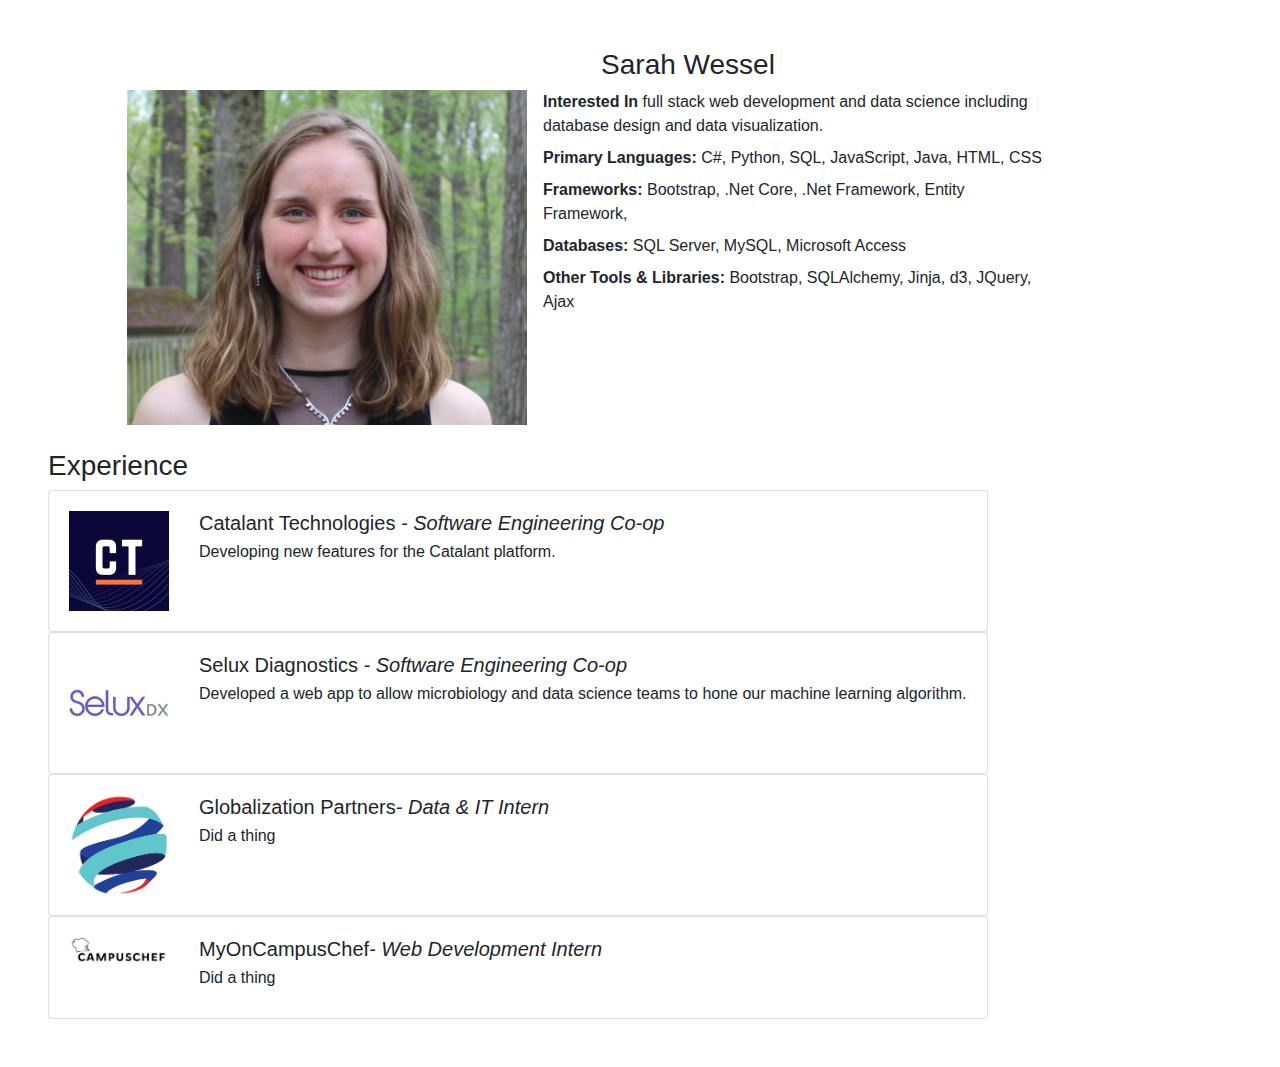
==== commit 896c6a98: "Rewrite index.html to include past experience, begin visualization" ====
--- a/index.html
+++ b/index.html
@@ -1,28 +1,121 @@
-<!DOCTYPE html>
+<!doctype html>
 <html lang="en">
     <head>
         <meta charset="utf-8"> 
         <meta name="viewport" content="width=device-width, initial-scale=1">
+        <link rel="stylesheet" href="https://maxcdn.bootstrapcdn.com/bootstrap/4.0.0/css/bootstrap.min.css" integrity="sha384-Gn5384xqQ1aoWXA+058RXPxPg6fy4IWvTNh0E263XmFcJlSAwiGgFAW/dAiS6JXm" crossorigin="anonymous">
         <link rel="stylesheet" href="css/styles.css">
-        <link rel="stylesheet" href="https://maxcdn.bootstrapcdn.com/bootstrap/3.3.7/css/bootstrap.min.css">
-        <script src="https://ajax.googleapis.com/ajax/libs/jquery/3.2.1/jquery.min.js"></script>
-        <script src="https://maxcdn.bootstrapcdn.com/bootstrap/3.3.7/js/bootstrap.min.js"></script>
+        <link rel="stylesheet" href="https://use.fontawesome.com/releases/v5.7.2/css/all.css" integrity="sha384-fnmOCqbTlWIlj8LyTjo7mOUStjsKC4pOpQbqyi7RrhN7udi9RwhKkMHpvLbHG9Sr" crossorigin="anonymous">
+        <script src="https://code.jquery.com/jquery-3.2.1.slim.min.js" integrity="sha384-KJ3o2DKtIkvYIK3UENzmM7KCkRr/rE9/Qpg6aAZGJwFDMVNA/GpGFF93hXpG5KkN" crossorigin="anonymous"></script>
+        <script src="https://cdnjs.cloudflare.com/ajax/libs/popper.js/1.12.9/umd/popper.min.js" integrity="sha384-ApNbgh9B+Y1QKtv3Rn7W3mgPxhU9K/ScQsAP7hUibX39j7fakFPskvXusvfa0b4Q" crossorigin="anonymous"></script>
+        <script src="https://maxcdn.bootstrapcdn.com/bootstrap/4.0.0/js/bootstrap.min.js" integrity="sha384-JZR6Spejh4U02d8jOt6vLEHfe/JQGiRRSQQxSfFWpi1MquVdAyjUar5+76PVCmYl" crossorigin="anonymous"></script>
+        <meta name="viewport" content="width=device-width, initial-scale=1, shrink-to-fit=no">
     </head>
 
     <body>
-        <div class="row image-container">
-
-            <div class="col-md-8">
+        <div class="container-fluid m-5">
+            <h3 class="d-inline-block w-100" style="text-align: center;">
+                Sarah Wessel
+                <i class="fab fa-linkedin"></i>
+                <i class="fab fa-github-square"></i>
+            </h3>
+            <div class="row mb-4 mx-5">
+                <div class"col">
+                    <img class="mx-3" width="400px" src="images/LinkedInProfile.JPG" alt="Headshot">
+                </div>
+                <div class"col" style="max-width: 500px;">
+                    <p>
+                        <b>Interested In</b> 
+                        full stack web development and data science including
+                        database design and data visualization.
+                    </p>
+                    <p>
+                        <b>Primary Languages: </b>
+                        C#, Python, SQL, JavaScript, Java, HTML, CSS
+                    </p>    
+                    <p>
+                        <b>Frameworks:</b> 
+                        Bootstrap, .Net Core, .Net Framework, Entity Framework, 
+                    </p>
+                    <p>
+                        <b>Databases:</b> 
+                        SQL Server, MySQL, Microsoft Access
+                    </p>
+                    <p>
+                        <b>Other Tools & Libraries:</b> 
+                        Bootstrap, SQLAlchemy, Jinja, d3, JQuery, Ajax
+                    </p>
+                </div>
             </div>
 
-            <div class="col-md-4">
-                <h2>Sarah Wessel</h2>
-                <a href="projects.html">Projects</a>
-                <a href="about.html">About</a>
-                <a href="experience.html">Experience</a>
-                <a href="resume.pdf">Resume</a>
+            <div class="row">
+                <div>
+                    <h3>Experience</h3>
+                    <!--Catalant-->
+                    <div class="card">
+                        <div class="card-body">
+                            <div class="row">
+                                <div class="col-auto">
+                                    <img width="100px" src="images/CT-logo.jpg">
+                                </div>
+                                <div class="col">
+                                    <h5>Catalant Technologies <i>- Software Engineering Co-op</i></h5>
+                                    <p>Developing new features for the Catalant platform.</p>
+                                </div>
+                            </div>
+                        </div>
+                    </div>
+                    <!--Selux-->
+                    <div class="card">
+                        <div class="card-body">
+                            <div class="row">
+                                <div class="col-auto">
+                                    <img width="100px" src="images/selux-logo.jpg">
+                                </div>
+                                <div class="col">
+                                    <h5>Selux Diagnostics <i>- Software Engineering Co-op</i></h5>
+                                    <p>Developed a web app to allow microbiology and data science teams to hone our machine learning algorithm.</p>
+                                </div>
+                            </div>
+                        </div>
+                    </div>
+                    <!--GP-->
+                    <div class="card">
+                        <div class="card-body">
+                            <div class="row">
+                                <div class="col-auto">
+                                    <img width="100px" src="images/GP-logo.png">
+                                </div>
+                                <div class="col">
+                                    <h5>Globalization Partners<i>- Data & IT Intern</i></h5>
+                                    <p>Did a thing</p>
+                                </div>
+                            </div>
+                        </div>
+                    </div>
+                    <!--Campus Chef-->
+                    <div class="card">
+                        <div class="card-body">
+                            <div class="row">
+                                <div class="col-auto">
+                                    <img width="100px" src="images/CampusChef-logo.png">
+                                </div>
+                                <div class="col">
+                                    <h5>MyOnCampusChef<i>- Web Development Intern</i></h5>
+                                    <p>Did a thing</p>
+                                </div>
+                            </div>
+                        </div>
+                    </div>
+                    
+
+                </div>
             </div>
-
-        </div>
+        <div>
+        <!--<h2>Sarah Wessel</h2>
+        <a href="projects.html">Projects</a>
+        <a href="about.html">About</a>
+        <a href="experience.html">Experience</a>
+        <a href="resume.pdf">Resume</a>-->
     </body>
 </hmtl>--- a/css/styles.css
+++ b/css/styles.css
@@ -1,5 +1,7 @@
-.image-container {
-    background-image: url("../images/BackgroundMe.jpg");
-    background-repeat: no-repeat;
-    width: 100%;
+p {
+    margin-bottom: 0.5rem;
+}
+
+h5 {
+    margin-bottom: 5px;
 }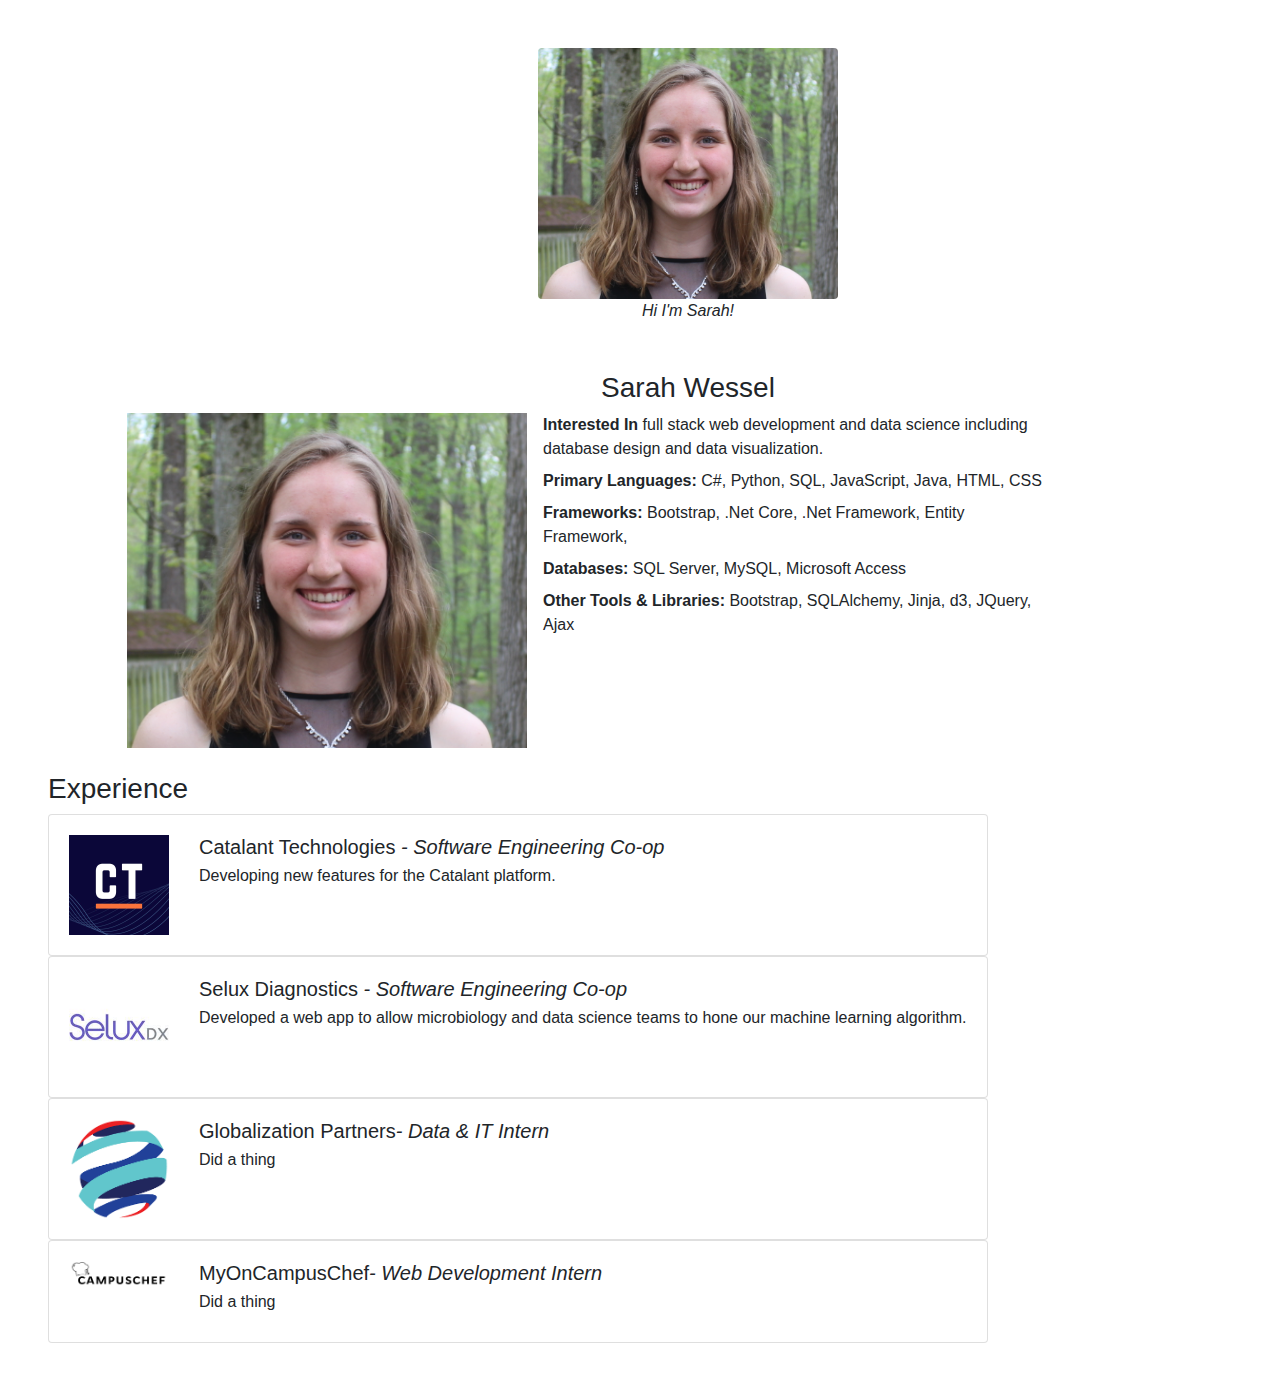
==== commit a791caca: "begin website redesign... again" ====
--- a/index.html
+++ b/index.html
@@ -13,6 +13,17 @@
     </head>
 
     <body>
+        <div class="container-fluid m-5 text-center">
+            <div class="text-center">
+                <img class="mx-3 rounded" width="300px" src="images/LinkedInProfile.JPG" alt="Headshot">
+                <p><i>Hi I'm Sarah!</i></p>
+            </div>
+        </div>
+
+
+
+
+        <!--OLD CONTENT-->
         <div class="container-fluid m-5">
             <h3 class="d-inline-block w-100" style="text-align: center;">
                 Sarah Wessel
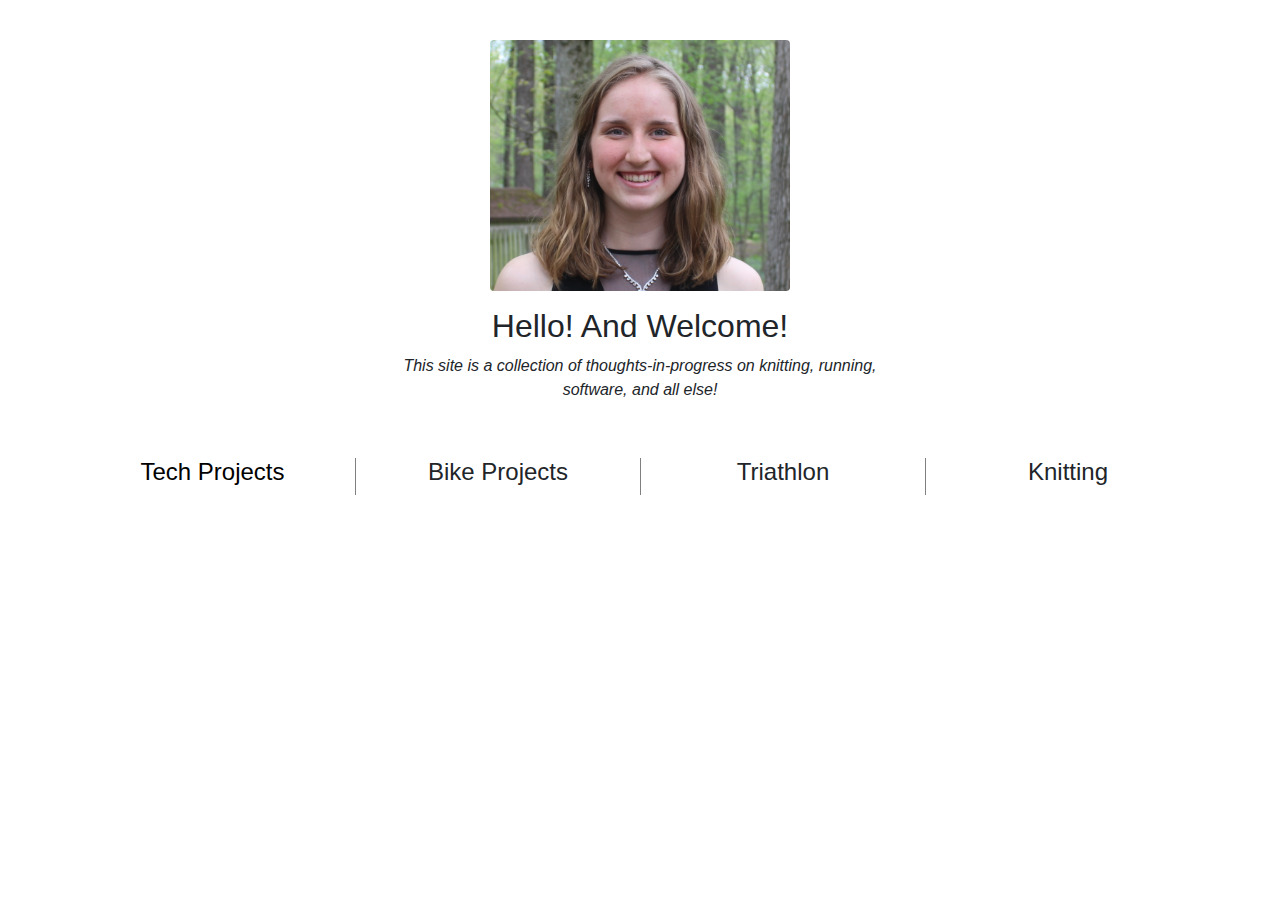
==== commit b67228de: "first commit in a while" ====
--- a/index.html
+++ b/index.html
@@ -13,120 +13,39 @@
     </head>
 
     <body>
-        <div class="container-fluid m-5 text-center">
-            <div class="text-center">
-                <img class="mx-3 rounded" width="300px" src="images/LinkedInProfile.JPG" alt="Headshot">
-                <p><i>Hi I'm Sarah!</i></p>
-            </div>
-        </div>
-
-
-
-
-        <!--OLD CONTENT-->
-        <div class="container-fluid m-5">
-            <h3 class="d-inline-block w-100" style="text-align: center;">
-                Sarah Wessel
-                <i class="fab fa-linkedin"></i>
-                <i class="fab fa-github-square"></i>
-            </h3>
-            <div class="row mb-4 mx-5">
-                <div class"col">
-                    <img class="mx-3" width="400px" src="images/LinkedInProfile.JPG" alt="Headshot">
-                </div>
-                <div class"col" style="max-width: 500px;">
+        <div class="container my-4">
+            <!-- Header/Intro -->
+            <div class="row pb-4">
+                <div class="col-md-3"></div>
+                <div class="text-center col-md-6">
+                    <img class="my-3 rounded" width="300px" src="images/LinkedInProfile.JPG" alt="Headshot">
+                    <h2>Hello! And Welcome!</h2>
                     <p>
-                        <b>Interested In</b> 
-                        full stack web development and data science including
-                        database design and data visualization.
-                    </p>
-                    <p>
-                        <b>Primary Languages: </b>
-                        C#, Python, SQL, JavaScript, Java, HTML, CSS
-                    </p>    
-                    <p>
-                        <b>Frameworks:</b> 
-                        Bootstrap, .Net Core, .Net Framework, Entity Framework, 
-                    </p>
-                    <p>
-                        <b>Databases:</b> 
-                        SQL Server, MySQL, Microsoft Access
-                    </p>
-                    <p>
-                        <b>Other Tools & Libraries:</b> 
-                        Bootstrap, SQLAlchemy, Jinja, d3, JQuery, Ajax
+                        <i>
+                            This site is a collection of thoughts-in-progress on knitting, running, software, and all else! 
+                        </i>
                     </p>
                 </div>
             </div>
 
-            <div class="row">
-                <div>
-                    <h3>Experience</h3>
-                    <!--Catalant-->
-                    <div class="card">
-                        <div class="card-body">
-                            <div class="row">
-                                <div class="col-auto">
-                                    <img width="100px" src="images/CT-logo.jpg">
-                                </div>
-                                <div class="col">
-                                    <h5>Catalant Technologies <i>- Software Engineering Co-op</i></h5>
-                                    <p>Developing new features for the Catalant platform.</p>
-                                </div>
-                            </div>
-                        </div>
-                    </div>
-                    <!--Selux-->
-                    <div class="card">
-                        <div class="card-body">
-                            <div class="row">
-                                <div class="col-auto">
-                                    <img width="100px" src="images/selux-logo.jpg">
-                                </div>
-                                <div class="col">
-                                    <h5>Selux Diagnostics <i>- Software Engineering Co-op</i></h5>
-                                    <p>Developed a web app to allow microbiology and data science teams to hone our machine learning algorithm.</p>
-                                </div>
-                            </div>
-                        </div>
-                    </div>
-                    <!--GP-->
-                    <div class="card">
-                        <div class="card-body">
-                            <div class="row">
-                                <div class="col-auto">
-                                    <img width="100px" src="images/GP-logo.png">
-                                </div>
-                                <div class="col">
-                                    <h5>Globalization Partners<i>- Data & IT Intern</i></h5>
-                                    <p>Did a thing</p>
-                                </div>
-                            </div>
-                        </div>
-                    </div>
-                    <!--Campus Chef-->
-                    <div class="card">
-                        <div class="card-body">
-                            <div class="row">
-                                <div class="col-auto">
-                                    <img width="100px" src="images/CampusChef-logo.png">
-                                </div>
-                                <div class="col">
-                                    <h5>MyOnCampusChef<i>- Web Development Intern</i></h5>
-                                    <p>Did a thing</p>
-                                </div>
-                            </div>
-                        </div>
-                    </div>
-                    
-
+            <!--Projects & Links-->
+            <div class="row pt-4">
+                <div class="col-3">
+                    <a href="tech/projects.html">
+                        <h4 class="text-center">Tech Projects</h4>
+                    </a>
+                </div>
+                <div class="col-3" style="border-left: 1px solid gray;">
+                    <h4 class="text-center">Bike Projects</h4>
+                </div>
+                <div class="col-3" style="border-left: 1px solid gray;">
+                    <h4 class="text-center">Triathlon</h4>
+                </div>
+                <div class="col-3" style="border-left: 1px solid gray;">
+                    <h4 class="text-center">Knitting</h4>
                 </div>
             </div>
-        <div>
-        <!--<h2>Sarah Wessel</h2>
-        <a href="projects.html">Projects</a>
-        <a href="about.html">About</a>
-        <a href="experience.html">Experience</a>
-        <a href="resume.pdf">Resume</a>-->
+        </div>
+
     </body>
 </hmtl>--- a/css/styles.css
+++ b/css/styles.css
@@ -4,4 +4,9 @@
 
 h5 {
     margin-bottom: 5px;
+}
+
+a, a:hover {
+    color: black;
+    
 }